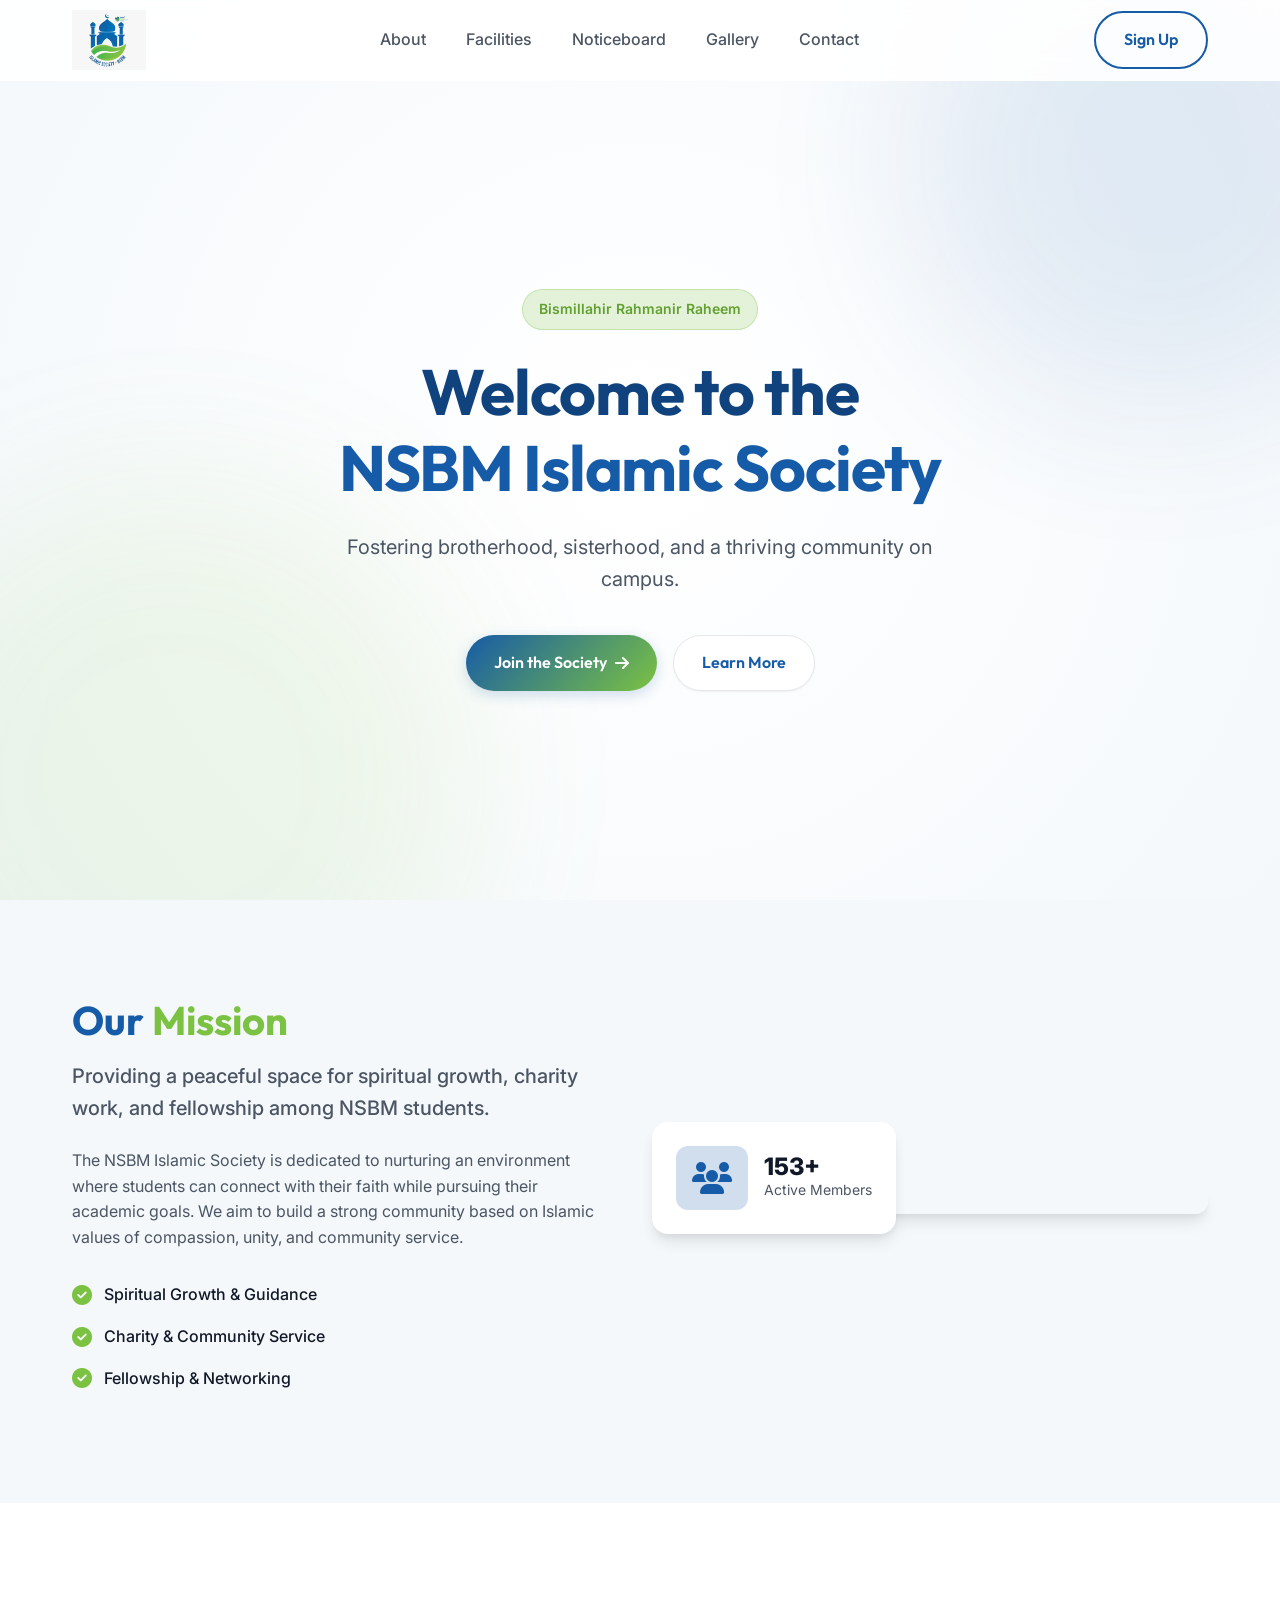
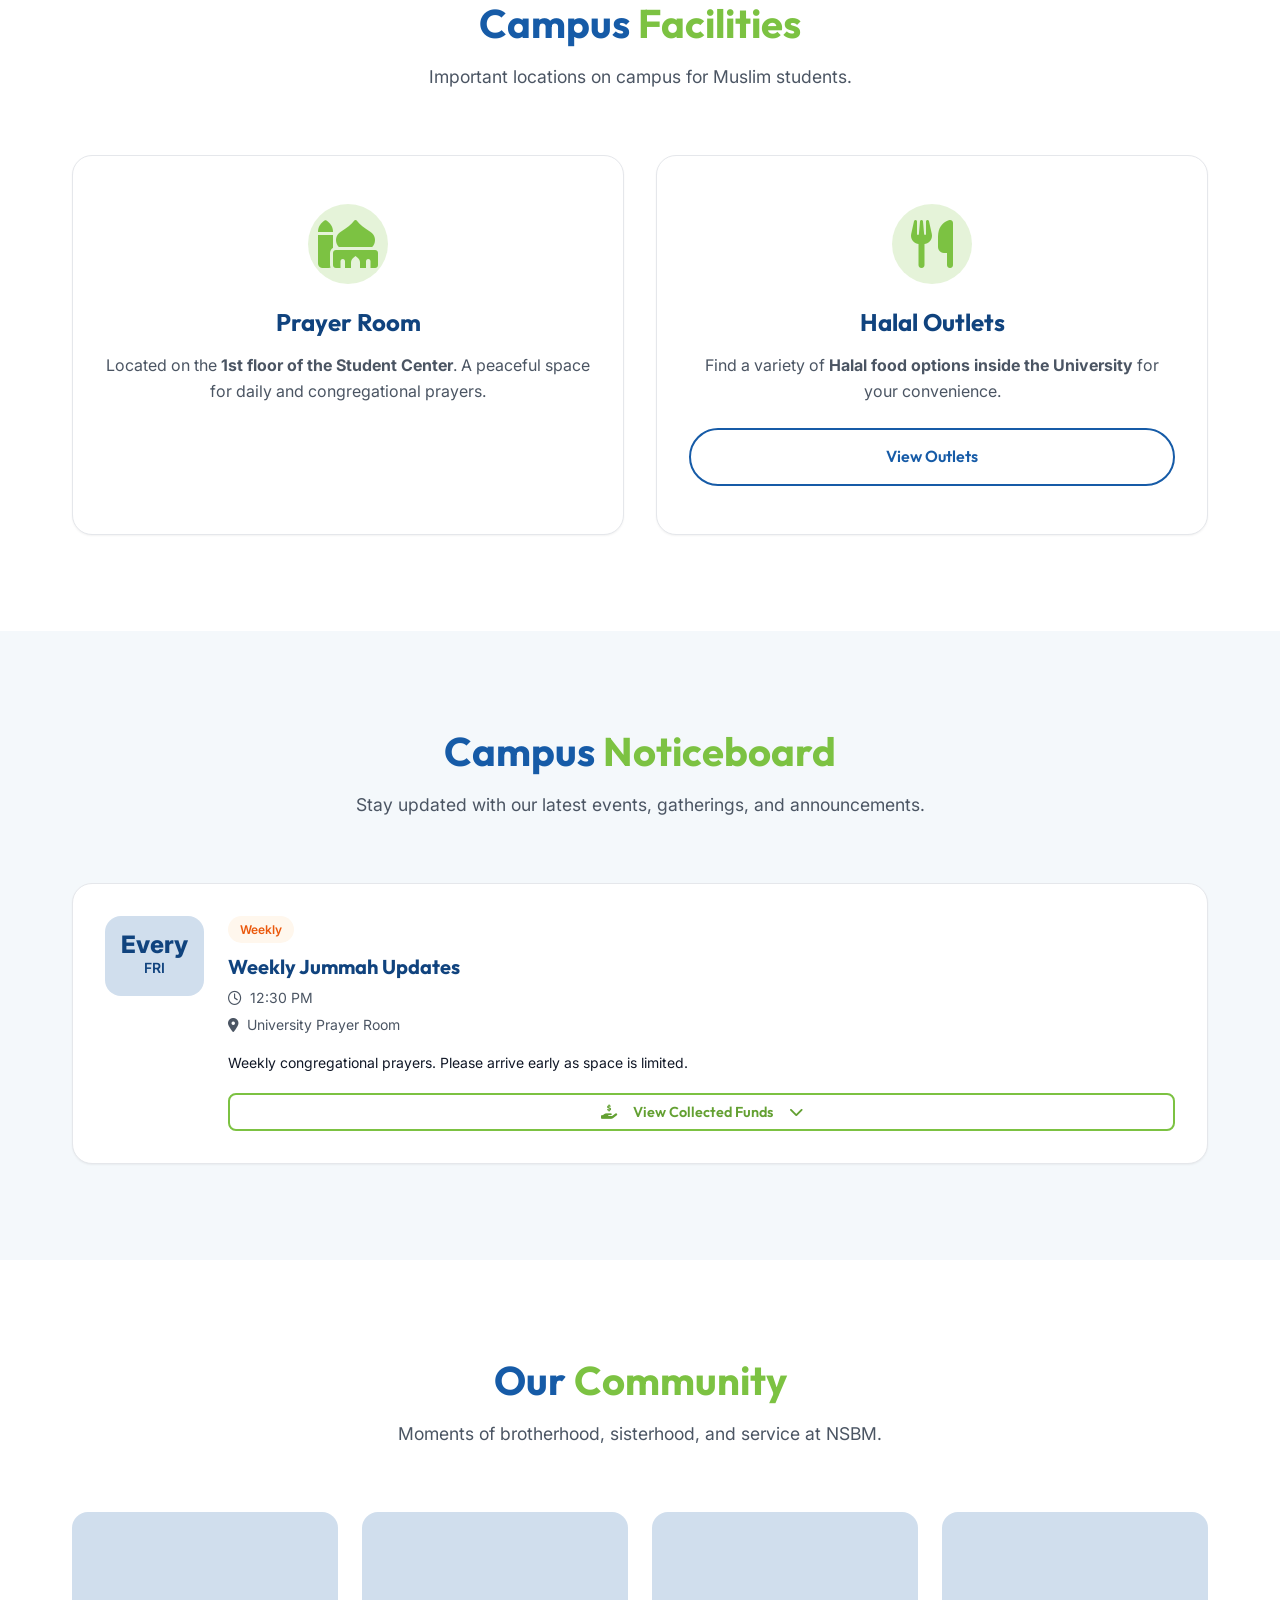
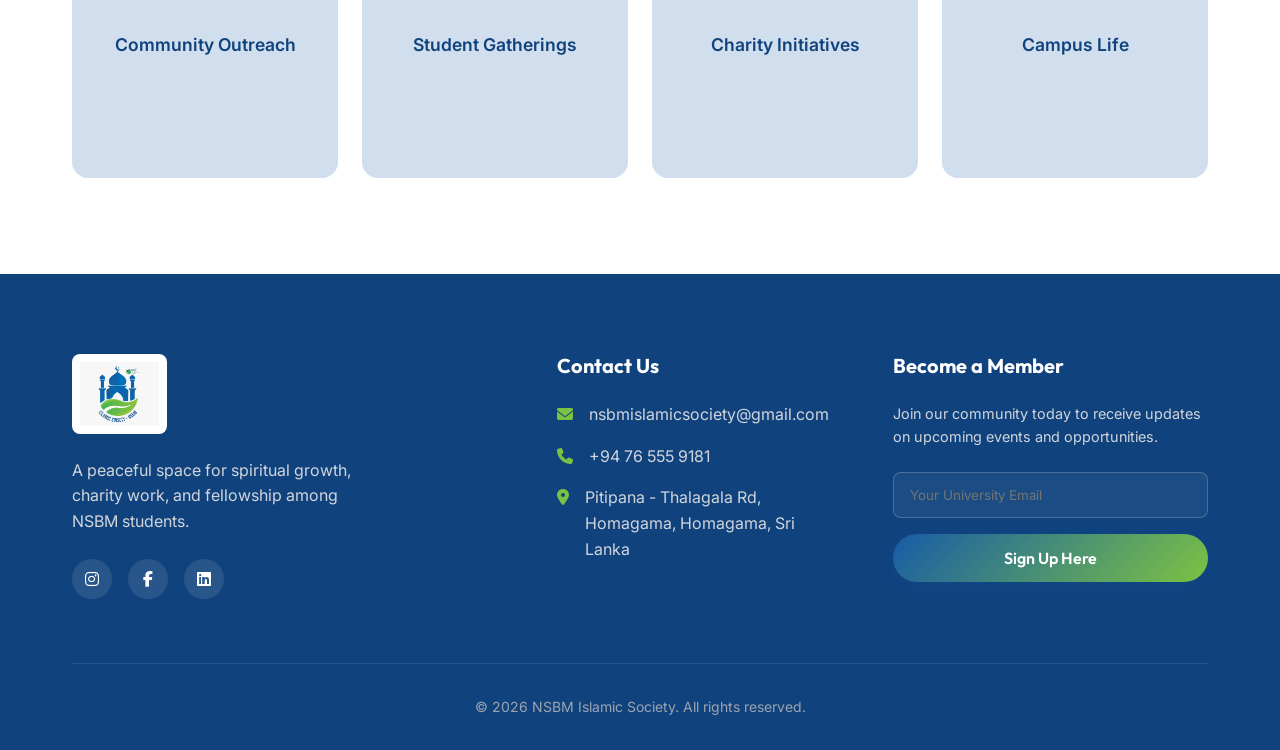
==== index.html @ eaf067bd "footer changes" ====
<!DOCTYPE html>
<html lang="en">

<head>
    <meta charset="UTF-8">
    <meta name="viewport" content="width=device-width, initial-scale=1.0">
    <title>NSBM Islamic Society | Fostering Brotherhood & Sisterhood</title>
    <meta name="description"
        content="The official NSBM Islamic Society website. A welcoming community for spiritual growth, charity work, and fellowship on campus.">
    <!-- Google Fonts -->
    <link rel="preconnect" href="https://fonts.googleapis.com">
    <link rel="preconnect" href="https://fonts.gstatic.com" crossorigin>
    <link
        href="https://fonts.googleapis.com/css2?family=Outfit:wght@400;500;700;800&family=Inter:wght@300;400;500;600&display=swap"
        rel="stylesheet">
    <!-- FontAwesome -->
    <link rel="stylesheet" href="https://cdnjs.cloudflare.com/ajax/libs/font-awesome/6.4.0/css/all.min.css">
    <!-- Custom CSS -->
    <link rel="stylesheet" href="styles.css">
</head>

<body>
    <!-- Navigation -->
    <nav id="navbar" class="glass-nav">
        <div class="container nav-content">
            <a href="#" class="logo">
                <img src="logo.png.jpeg" alt="NSBM IS Logo" class="nav-logo-img">
            </a>
            <ul class="nav-links">
                <li><a href="#about">About</a></li>
                <li><a href="#facilities">Facilities</a></li>
                <li><a href="#noticeboard">Noticeboard</a></li>
                <li><a href="#gallery">Gallery</a></li>
                <li><a href="#contact">Contact</a></li>
            </ul>
            <a href="#contact" class="btn btn-outline nav-cta">Sign Up</a>
            <div class="menu-toggle"><i class="fa-solid fa-bars"></i></div>
        </div>
    </nav>

    <!-- 1. Hero Section -->
    <section id="hero" class="hero">
        <div class="hero-bg">
            <div class="blob blob-1"></div>
            <div class="blob blob-2"></div>
        </div>
        <div class="container hero-content reveal fade-up">
            <span class="badge">Bismillahir Rahmanir Raheem</span>
            <h1 class="hero-title">Welcome to the <span>NSBM Islamic Society</span></h1>
            <p class="hero-subtitle">Fostering brotherhood, sisterhood, and a thriving community on campus.</p>
            <div class="hero-actions">
                <a href="#contact" class="btn btn-primary">Join the Society <i class="fa-solid fa-arrow-right"></i></a>
                <a href="#about" class="btn btn-secondary">Learn More</a>
            </div>
        </div>
    </section>

    <!-- 2. About Us -->
    <section id="about" class="about section-padding bg-alt">
        <div class="container">
            <div class="about-grid">
                <div class="about-text reveal fade-left">
                    <h2 class="section-title">Our <span>Mission</span></h2>
                    <p class="lead-text">Providing a peaceful space for spiritual growth, charity work, and fellowship
                        among NSBM students.</p>
                    <p>The NSBM Islamic Society is dedicated to nurturing an environment where students can connect with
                        their faith while pursuing their academic goals. We aim to build a strong community based on
                        Islamic values of compassion, unity, and community service.</p>
                    <ul class="feature-list">
                        <li><i class="fa-solid fa-check-circle"></i> Spiritual Growth & Guidance</li>
                        <li><i class="fa-solid fa-check-circle"></i> Charity & Community Service</li>
                        <li><i class="fa-solid fa-check-circle"></i> Fellowship & Networking</li>
                    </ul>
                </div>
                <div class="about-visual reveal fade-right" style="position: relative;">
                    <div class="image-wrapper">
                        <!-- Placeholder image from Unsplash showcasing community -->
                        <img src="https://images.unsplash.com/photo-1542813588-bc1c2cc62973?auto=format&fit=crop&q=80&w=800"
                            alt="Students gathering">
                    </div>
                    <div class="floating-card">
                        <i class="fa-solid fa-users"></i>
                        <div>
                            <strong><span class="counter" data-target="250">0</span>+</strong>
                            <span class="label">Active Members</span>
                        </div>
                    </div>
                </div>
            </div>
        </div>
    </section>

    <!-- 3. Campus Facilities -->
    <section id="facilities" class="facilities section-padding">
        <div class="container">
            <div class="section-header reveal fade-up">
                <h2 class="section-title">Campus <span>Facilities</span></h2>
                <p>Important locations on campus for Muslim students.</p>
            </div>
            <div class="facilities-grid">
                <div class="facility-card reveal fade-up" style="transition-delay: 0.1s;">
                    <i class="fa-solid fa-mosque facility-icon"></i>
                    <h3>Prayer Room</h3>
                    <p>Located on the <strong>1st floor of the Student Center</strong>. A peaceful space for daily and
                        congregational prayers.</p>
                </div>
                <div class="facility-card reveal fade-up" style="transition-delay: 0.2s;">
                    <i class="fa-solid fa-utensils facility-icon"></i>
                    <h3>Halal Outlets</h3>
                    <p>Find a variety of <strong>Halal food options inside the University</strong> for your
                        convenience.</p>
                    <a href="halal-outlets.html" class="btn btn-outline" style="margin-top: 1.5rem; width: 100%;">View
                        Outlets</a>
                </div>
            </div>
        </div>
    </section>

    <!-- 4. Upcoming Events / Noticeboard -->
    <section id="noticeboard" class="noticeboard section-padding bg-alt">
        <div class="container">
            <div class="section-header reveal fade-up">
                <h2 class="section-title">Campus <span>Noticeboard</span></h2>
                <p>Stay updated with our latest events, gatherings, and announcements.</p>
            </div>

            <div class="events-grid">

                <!-- Event 3 -->
                <div class="event-card reveal fade-up" style="transition-delay: 0.3s;">
                    <div class="event-date">
                        <span class="day">Every</span>
                        <span class="month">FRI</span>
                    </div>
                    <div class="event-details">
                        <div class="event-category recurring">Weekly</div>
                        <h3>Weekly Jummah Updates</h3>
                        <p><i class="fa-regular fa-clock"></i> 12:30 PM</p>
                        <p><i class="fa-solid fa-location-dot"></i> University Prayer Room</p>
                        <p class="event-desc">Weekly congregational prayers. Please arrive early as space is limited.
                        </p>

                        <!-- Funds Tracker Dropdown -->
                        <button class="btn btn-outline funds-toggle-btn"
                            style="width: 100%; border-radius: 8px; padding: 0.5rem; font-size: 0.9rem; margin-top: 1rem; border-color: var(--brand-green); color: var(--brand-green-dark);">
                            <i class="fa-solid fa-hand-holding-dollar" style="margin-right: 0.5rem;"></i> View Collected
                            Funds <i class="fa-solid fa-chevron-down switch-icon" style="margin-left: 0.5rem;"></i>
                        </button>

                        <div class="funds-dropdown"
                            style="display: none; margin-top: 1rem; padding-top: 1rem; border-top: 1px solid var(--border-color);">
                            <h4 style="font-size: 0.95rem; color: var(--brand-blue-dark); margin-bottom: 0.75rem;">
                                Recent Weekly Collections</h4>
                            <ul class="funds-list" style="list-style: none; padding: 0; font-size: 0.875rem;">
                                <li
                                    style="display: flex; justify-content: space-between; margin-bottom: 0.5rem; color: var(--text-muted);">
                                    <span><i class="fa-regular fa-calendar" style="margin-right: 0.5rem;"></i>Feb
                                        27</span> <strong style="color: var(--text-main);">Rs. 2,350</strong>
                                </li>
                                <li
                                    style="display: flex; justify-content: space-between; margin-bottom: 0.5rem; color: var(--text-muted);">
                                    <span><i class="fa-regular fa-calendar" style="margin-right: 0.5rem;"></i>Mar
                                        06</span> <strong style="color: var(--text-main);">Rs. 1,780</strong>
                                </li>
                                <li
                                    style="display: flex; justify-content: space-between; margin-bottom: 0.5rem; color: var(--text-muted);">
                                    <span><i class="fa-regular fa-calendar" style="margin-right: 0.5rem;"></i>Mar
                                        13</span> <strong style="color: var(--text-main);">Rs. 1,980</strong>
                                </li>
                            </ul>

                        </div>
                    </div>
                </div>
            </div>
        </div>
    </section>

    <!-- 5. Gallery -->
    <section id="gallery" class="gallery section-padding">
        <div class="container">
            <div class="section-header reveal fade-up">
                <h2 class="section-title">Our <span>Community</span></h2>
                <p>Moments of brotherhood, sisterhood, and service at NSBM.</p>
            </div>

            <div class="gallery-grid">
                <div class="gallery-item reveal zoom-in"
                    style="transition-delay: 0.1s; background: var(--brand-blue-glow); display: flex; align-items: center; justify-content: center; text-align: center; padding: 1rem;">
                    <span style="color: var(--brand-blue-dark); font-weight: 600; font-size: 1.1rem;">Community
                        Outreach</span>
                </div>
                <div class="gallery-item reveal zoom-in"
                    style="transition-delay: 0.2s; background: var(--brand-blue-glow); display: flex; align-items: center; justify-content: center; text-align: center; padding: 1rem;">
                    <span style="color: var(--brand-blue-dark); font-weight: 600; font-size: 1.1rem;">Student
                        Gatherings</span>
                </div>
                <div class="gallery-item reveal zoom-in"
                    style="transition-delay: 0.3s; background: var(--brand-blue-glow); display: flex; align-items: center; justify-content: center; text-align: center; padding: 1rem;">
                    <span style="color: var(--brand-blue-dark); font-weight: 600; font-size: 1.1rem;">Charity
                        Initiatives</span>
                </div>
                <div class="gallery-item reveal zoom-in"
                    style="transition-delay: 0.4s; background: var(--brand-blue-glow); display: flex; align-items: center; justify-content: center; text-align: center; padding: 1rem;">
                    <span style="color: var(--brand-blue-dark); font-weight: 600; font-size: 1.1rem;">Campus Life</span>
                </div>
            </div>
        </div>
    </section>

    <!-- 6. Contact & Connect -->
    <footer id="contact" class="footer">
        <div class="container">
            <div class="footer-grid">
                <div class="footer-info reveal fade-up">
                    <a href="#" class="footer-logo" style="display: inline-block;">
                        <img src="logo.png.jpeg" alt="NSBM IS Logo" class="footer-logo-img">
                    </a>
                    <p>A peaceful space for spiritual growth, charity work, and fellowship among NSBM students.</p>
                    <div class="social-links">
                        <a href="https://www.instagram.com/islamicsociety.nsbm?igsh=MXNlOHozNGV5YjlxdA=="
                            class="social-icon"><i class="fa-brands fa-instagram"></i></a>
                        <a href="https://www.facebook.com/NSBMIslamicSociety/" class="social-icon"><i
                                class="fa-brands fa-facebook-f"></i></a>
                        <a href="https://www.linkedin.com/company/nsbm-islamic-society/" class="social-icon"><i
                                class="fa-brands fa-linkedin"></i></a>
                    </div>
                </div>

                <div class="footer-contact reveal fade-up" style="transition-delay: 0.1s;">
                    <h3>Contact Us</h3>
                    <ul class="contact-list">
                        <li><i class="fa-solid fa-envelope"></i> <span>nsbmislamicsociety@gmail.com</span></li>
                        <li><i class="fa-solid fa-phone"></i><span>+94 76 555 9181</span></li>
                        <li><i class="fa-solid fa-location-dot"></i> <span>Pitipana - Thalagala Rd, Homagama, Homagama,
                                Sri Lanka</span></li>
                    </ul>
                </div>

                <div class="footer-signup reveal fade-up" style="transition-delay: 0.2s;">
                    <h3>Become a Member</h3>
                    <p>Join our community today to receive updates on upcoming events and opportunities.</p>
                    <form class="signup-form" action="https://api.web3forms.com/submit" method="POST">

                        <input type="hidden" name="access_key" value="c058c05c-3646-4fe5-a99a-6cac6775f7e3">

                        <input type="email" name="email" placeholder="Your University Email" required>

                        <button type="submit" class="btn btn-primary btn-block">Sign Up Here</button>
                    </form>
                </div>
            </div>
            <div class="footer-bottom">
                <p>&copy; 2026 NSBM Islamic Society. All rights reserved.</p>
            </div>
        </div>
    </footer>

    <!-- Custom JS -->
    <script src="script.js"></script>
</body>

</html>
---- styles.css ----
/* Base Variables - NSBM IS Branding */
:root {
    --brand-blue: #165ba7;        /* Blue from Mosque & Text */
    --brand-blue-dark: #10437e;
    --brand-blue-light: #2b78ce;
    --brand-blue-glow: rgba(22, 91, 167, 0.2);
    
    --brand-green: #7cc242;       /* Green from Leaf */
    --brand-green-dark: #63a032;
    --brand-green-glow: rgba(124, 194, 66, 0.2);

    --bg-main: #ffffff;
    --bg-alt: #f4f8fb;            /* Slight blue tint for alt bg */
    --text-main: #111827;         
    --text-muted: #4b5563;
    --border-color: #e5e7eb;
    
    --font-heading: 'Outfit', sans-serif;
    --font-body: 'Inter', sans-serif;
    
    --shadow-sm: 0 1px 2px 0 rgba(0, 0, 0, 0.05);
    --shadow-md: 0 4px 6px -1px rgba(0, 0, 0, 0.1), 0 2px 4px -1px rgba(0, 0, 0, 0.06);
    --shadow-lg: 0 10px 15px -3px rgba(0, 0, 0, 0.1), 0 4px 6px -2px rgba(0, 0, 0, 0.05);
    
    --transition: all 0.3s cubic-bezier(0.4, 0, 0.2, 1);
}

/* Reset & Global */
* {
    margin: 0;
    padding: 0;
    box-sizing: border-box;
}

html {
    scroll-behavior: smooth;
    scroll-padding-top: 80px;
}

body {
    font-family: var(--font-body);
    color: var(--text-main);
    background-color: var(--bg-main);
    line-height: 1.6;
    overflow-x: hidden;
}

h1, h2, h3, h4, h5, h6 {
    font-family: var(--font-heading);
    font-weight: 700;
    line-height: 1.2;
    color: var(--brand-blue-dark); /* Using dark blue for headings */
}

a {
    text-decoration: none;
    color: inherit;
}

ul {
    list-style: none;
}

.container {
    max-width: 1200px;
    margin: 0 auto;
    padding: 0 2rem;
}

.section-padding {
    padding: 6rem 0;
}

.bg-alt {
    background-color: var(--bg-alt);
}

.section-title {
    font-size: 2.5rem;
    margin-bottom: 1rem;
    position: relative;
    display: inline-block;
    color: var(--brand-blue);
}

.section-title span {
    color: var(--brand-green);
}

.section-header {
    text-align: center;
    margin-bottom: 4rem;
    max-width: 600px;
    margin-left: auto;
    margin-right: auto;
}

.section-header p {
    color: var(--text-muted);
    font-size: 1.1rem;
}

/* Logos */
.nav-logo-img {
    height: 60px;
    width: auto;
    max-height: 100%;
}

.footer-logo-img {
    height: 80px;
    width: auto;
    margin-bottom: 1rem;
    background-color: white; /* Contrast against dark footer if logo is transparent and dark */
    padding: 0.5rem;
    border-radius: 8px;
}

/* Buttons */
.btn {
    display: inline-flex;
    align-items: center;
    justify-content: center;
    gap: 0.5rem;
    padding: 0.875rem 1.75rem;
    border-radius: 50px;
    font-weight: 600;
    font-family: var(--font-heading);
    transition: var(--transition);
    cursor: pointer;
    border: none;
    font-size: 1rem;
}

.btn-primary {
    background: linear-gradient(135deg, var(--brand-blue), var(--brand-green));
    color: white;
    box-shadow: 0 4px 14px 0 var(--brand-blue-glow);
}

.btn-primary:hover {
    background: linear-gradient(135deg, var(--brand-blue-dark), var(--brand-green-dark));
    transform: translateY(-2px);
    box-shadow: 0 6px 20px rgba(22, 91, 167, 0.4);
}

.btn-secondary {
    background-color: white;
    color: var(--brand-blue);
    box-shadow: var(--shadow-sm);
    border: 1px solid var(--border-color);
}

.btn-secondary:hover {
    border-color: var(--brand-blue);
    color: var(--brand-blue-dark);
    transform: translateY(-2px);
    box-shadow: 0 4px 12px var(--brand-blue-glow);
}

.btn-outline {
    background: transparent;
    color: var(--brand-blue);
    border: 2px solid var(--brand-blue);
}

.btn-outline:hover {
    background-color: var(--brand-blue);
    color: white;
}

.btn-block {
    width: 100%;
}

/* Navbar */
.glass-nav {
    position: fixed;
    top: 0;
    left: 0;
    width: 100%;
    z-index: 1000;
    background: rgba(255, 255, 255, 0.9);
    backdrop-filter: blur(12px);
    border-bottom: 1px solid rgba(255, 255, 255, 0.3);
    transition: var(--transition);
}

.glass-nav.scrolled {
    box-shadow: var(--shadow-md);
    background: rgba(255, 255, 255, 0.98);
}

.nav-content {
    display: flex;
    justify-content: space-between;
    align-items: center;
    height: 80px;
}

.logo {
    display: flex;
    align-items: center;
    height: 100%;
}

.nav-links {
    display: flex;
    gap: 2.5rem;
}

.nav-links a {
    font-weight: 500;
    color: var(--text-muted);
    transition: var(--transition);
    position: relative;
}

.nav-links a:hover {
    color: var(--brand-blue);
}

.nav-links a::after {
    content: '';
    position: absolute;
    width: 0;
    height: 2px;
    bottom: -4px;
    left: 0;
    background-color: var(--brand-green); /* nice green underline */
    transition: var(--transition);
}

.nav-links a:hover::after {
    width: 100%;
}

.menu-toggle {
    display: none;
    font-size: 1.5rem;
    cursor: pointer;
    color: var(--brand-blue);
}

/* Hero Section */
.hero {
    position: relative;
    min-height: 100vh;
    display: flex;
    align-items: center;
    justify-content: center;
    padding-top: 80px;
    overflow: hidden;
}

.hero-bg {
    position: absolute;
    top: 0;
    left: 0;
    width: 100%;
    height: 100%;
    z-index: -1;
    background: radial-gradient(circle at 50% 50%, #fff 0%, #f4f8fb 100%);
}

.blob {
    position: absolute;
    filter: blur(80px);
    z-index: -1;
    opacity: 0.5;
    animation: drift 20s infinite alternate;
}

.blob-1 {
    top: -10%;
    right: -10%;
    width: 500px;
    height: 500px;
    background: var(--brand-blue-glow);
    border-radius: 50%;
}

.blob-2 {
    bottom: -20%;
    left: -10%;
    width: 600px;
    height: 600px;
    background: var(--brand-green-glow);
    border-radius: 50%;
    animation-delay: -10s;
}

@keyframes drift {
    0% { transform: translate(0, 0) scale(1); }
    100% { transform: translate(50px, 50px) scale(1.1); }
}

.hero-content {
    text-align: center;
    max-width: 800px;
    z-index: 1;
}

.badge {
    display: inline-block;
    padding: 0.5rem 1rem;
    background-color: var(--brand-green-glow);
    color: var(--brand-green-dark);
    border-radius: 50px;
    font-size: 0.875rem;
    font-weight: 600;
    margin-bottom: 1.5rem;
    border: 1px solid rgba(124, 194, 66, 0.3);
}

.hero-title {
    font-size: 4rem;
    margin-bottom: 1.5rem;
    letter-spacing: -0.02em;
}

.hero-title span {
    color: var(--brand-blue);
    display: block;
}

.hero-subtitle {
    font-size: 1.25rem;
    color: var(--text-muted);
    margin-bottom: 2.5rem;
    max-width: 600px;
    margin-left: auto;
    margin-right: auto;
}

.hero-actions {
    display: flex;
    gap: 1rem;
    justify-content: center;
}

/* About Section */
.about-grid {
    display: grid;
    grid-template-columns: 1fr 1fr;
    gap: 4rem;
    align-items: center;
}

.lead-text {
    font-size: 1.25rem;
    font-weight: 500;
    color: var(--brand-blue);
    margin-bottom: 1rem;
}

.about-text p {
    color: var(--text-muted);
    margin-bottom: 1.5rem;
}

.feature-list {
    margin-top: 2rem;
}

.feature-list li {
    display: flex;
    align-items: center;
    gap: 0.75rem;
    margin-bottom: 1rem;
    font-weight: 500;
}

.feature-list i {
    color: var(--brand-green); /* Using green for checkmarks */
    font-size: 1.25rem;
}

.image-wrapper {
    position: relative;
    border-radius: 24px;
    overflow: hidden;
    box-shadow: var(--shadow-lg);
}

.image-wrapper img {
    width: 100%;
    height: auto;
    display: block;
    transition: transform 0.5s ease;
}

.image-wrapper:hover img {
    transform: scale(1.05);
}

.floating-card {
    position: absolute;
    bottom: -20px;
    left: -20px;
    background: white;
    padding: 1.5rem;
    border-radius: 16px;
    box-shadow: var(--shadow-lg);
    display: flex;
    align-items: center;
    gap: 1rem;
    z-index: 2;
}

.floating-card i {
    font-size: 2rem;
    color: var(--brand-blue);
    background: var(--brand-blue-glow);
    padding: 1rem;
    border-radius: 12px;
}

.floating-card strong {
    display: block;
    font-size: 1.5rem;
    font-weight: 800;
    line-height: 1;
    color: var(--text-main);
}

.floating-card .label {
    color: var(--text-muted);
    font-size: 0.875rem;
    display: block;
}

.floating-card strong span.counter {
    color: inherit;
    font-size: inherit;
    font-weight: inherit;
}

/* Facilities */
.facilities-grid {
    display: grid;
    grid-template-columns: repeat(auto-fit, minmax(300px, 1fr));
    gap: 2rem;
}

.facility-card {
    background: white;
    padding: 3rem 2rem;
    border-radius: 20px;
    text-align: center;
    box-shadow: var(--shadow-sm);
    border: 1px solid var(--border-color);
    transition: var(--transition);
}

.facility-card:hover {
    box-shadow: var(--shadow-lg);
    transform: translateY(-5px);
    border-color: var(--brand-blue-glow);
}

.facility-icon {
    font-size: 3rem;
    color: var(--brand-green);
    margin-bottom: 1.5rem;
    background: var(--brand-green-glow);
    width: 80px;
    height: 80px;
    line-height: 80px;
    border-radius: 50%;
    display: inline-flex;
    align-items: center;
    justify-content: center;
}

.facility-card h3 {
    font-size: 1.5rem;
    margin-bottom: 1rem;
    color: var(--brand-blue-dark);
}

.facility-card p {
    color: var(--text-muted);
}

/* Noticeboard */
.events-grid {
    display: grid;
    grid-template-columns: repeat(auto-fit, minmax(320px, 1fr));
    gap: 2rem;
}

.event-card {
    background: white;
    border-radius: 20px;
    padding: 2rem;
    display: flex;
    gap: 1.5rem;
    box-shadow: var(--shadow-sm);
    border: 1px solid var(--border-color);
    transition: var(--transition);
    position: relative;
    overflow: hidden;
}

.event-card::before {
    content: '';
    position: absolute;
    top: 0;
    left: 0;
    width: 4px;
    height: 100%;
    background: linear-gradient(to bottom, var(--brand-blue), var(--brand-green));
    transform: scaleY(0);
    transition: transform 0.3s ease;
    transform-origin: bottom;
}

.event-card:hover {
    box-shadow: var(--shadow-lg);
    transform: translateY(-5px);
}

.event-card:hover::before {
    transform: scaleY(1);
}

.event-date {
    display: flex;
    flex-direction: column;
    align-items: center;
    justify-content: center;
    background: var(--brand-blue-glow);
    color: var(--brand-blue-dark);
    padding: 1rem;
    border-radius: 16px;
    min-width: 80px;
    height: 80px;
}

.event-date .day {
    font-size: 1.5rem;
    font-weight: 800;
    line-height: 1;
}

.event-date .month {
    font-size: 0.875rem;
    font-weight: 600;
    text-transform: uppercase;
}

.event-details {
    flex: 1;
}

.event-category {
    display: inline-block;
    padding: 0.25rem 0.75rem;
    border-radius: 50px;
    font-size: 0.75rem;
    font-weight: 600;
    margin-bottom: 0.75rem;
    background: #eef2ff;
    color: var(--brand-blue);
}

.event-category.charity {
    background: #f0fdf4;
    color: var(--brand-green-dark);
}

.event-category.recurring {
    background: #fff7ed;
    color: #ea580c; /* keeping orange for recurring for variety */
}

.event-details h3 {
    margin-bottom: 0.5rem;
    font-size: 1.25rem;
    color: var(--brand-blue-dark);
}

.event-details p {
    font-size: 0.875rem;
    color: var(--text-muted);
    margin-bottom: 0.25rem;
    display: flex;
    align-items: center;
    gap: 0.5rem;
}

.event-details p.event-desc {
    margin-top: 1rem;
    color: var(--text-main);
    line-height: 1.5;
}

/* Gallery */
.gallery-grid {
    display: grid;
    grid-template-columns: repeat(auto-fill, minmax(250px, 1fr));
    gap: 1.5rem;
}

.gallery-item {
    position: relative;
    border-radius: 16px;
    overflow: hidden;
    aspect-ratio: 1;
    cursor: pointer;
}

.gallery-item img {
    width: 100%;
    height: 100%;
    object-fit: cover;
    transition: transform 0.5s ease;
}

.gallery-overlay {
    position: absolute;
    inset: 0;
    background: linear-gradient(to top, rgba(16, 67, 126, 0.9), transparent);
    display: flex;
    align-items: flex-end;
    padding: 1.5rem;
    opacity: 0;
    transition: opacity 0.3s ease;
}

.gallery-overlay span {
    color: white;
    font-weight: 600;
    font-size: 1.1rem;
    transform: translateY(10px);
    transition: transform 0.3s ease;
}

.gallery-item:hover img {
    transform: scale(1.1);
}

.gallery-item:hover .gallery-overlay {
    opacity: 1;
}

.gallery-item:hover .gallery-overlay span {
    transform: translateY(0);
}

/* Footer Section */
.footer {
    background-color: var(--brand-blue-dark); /* Using dark blue for footer */
    color: #f3f4f6;
    padding: 5rem 0 2rem;
}

.footer-grid {
    display: grid;
    grid-template-columns: 2fr 1fr 1.5fr;
    gap: 4rem;
    margin-bottom: 4rem;
}

.footer-info p {
    color: #d1d5db;
    margin-bottom: 1.5rem;
    max-width: 300px;
}

.social-links {
    display: flex;
    gap: 1rem;
}

.social-icon {
    display: flex;
    align-items: center;
    justify-content: center;
    width: 40px;
    height: 40px;
    border-radius: 50%;
    background: rgba(255, 255, 255, 0.1);
    color: white;
    transition: var(--transition);
}

.social-icon:hover {
    background: var(--brand-green);
    transform: translateY(-3px);
}

.footer-contact h3, .footer-signup h3 {
    font-size: 1.25rem;
    margin-bottom: 1.5rem;
    color: white;
}

.contact-list li {
    display: flex;
    gap: 1rem;
    margin-bottom: 1rem;
    color: #d1d5db;
    align-items: flex-start;
}

.contact-list i {
    color: var(--brand-green);
    margin-top: 0.25rem;
}

.footer-signup p {
    color: #d1d5db;
    margin-bottom: 1.5rem;
    font-size: 0.9rem;
}

.signup-form {
    display: flex;
    flex-direction: column;
    gap: 1rem;
}

.signup-form input {
    padding: 0.875rem 1rem;
    border-radius: 8px;
    border: 1px solid rgba(255,255,255,0.2);
    background: rgba(255,255,255,0.05);
    color: white;
    font-family: var(--font-body);
    outline: none;
    transition: border-color 0.3s;
}

.signup-form input:focus {
    border-color: var(--brand-green);
}

.footer-bottom {
    text-align: center;
    padding-top: 2rem;
    border-top: 1px solid rgba(255,255,255,0.1);
    color: #9ca3af;
    font-size: 0.875rem;
}

/* Animations */
.reveal {
    opacity: 0;
    visibility: hidden;
}

.reveal.active {
    opacity: 1;
    visibility: visible;
}

.fade-up {
    transform: translateY(30px);
    transition: opacity 0.6s ease-out, transform 0.6s ease-out;
}

.fade-up.active {
    transform: translateY(0);
}

.fade-left {
    transform: translateX(-30px);
    transition: opacity 0.6s ease-out, transform 0.6s ease-out;
}

.fade-left.active {
    transform: translateX(0);
}

.fade-right {
    transform: translateX(30px);
    transition: opacity 0.6s ease-out, transform 0.6s ease-out;
}

.fade-right.active {
    transform: translateX(0);
}

.zoom-in {
    transform: scale(0.95);
    transition: opacity 0.6s ease-out, transform 0.6s ease-out;
}

.zoom-in.active {
    transform: scale(1);
}

/* Responsive Design */
@media (max-width: 992px) {
    .about-grid, .footer-grid {
        grid-template-columns: 1fr;
        gap: 3rem;
    }
    
    .floating-card {
        bottom: 20px;
        left: 20px;
    }
    
    .hero-title {
        font-size: 3rem;
    }
}

@media (max-width: 768px) {
    .nav-links {
        display: none;
    }
    
    .nav-cta {
        display: none;
    }
    
    .menu-toggle {
        display: block;
    }
    
    .hero-title {
        font-size: 2.5rem;
    }
    
    .section-padding {
        padding: 4rem 0;
    }
}
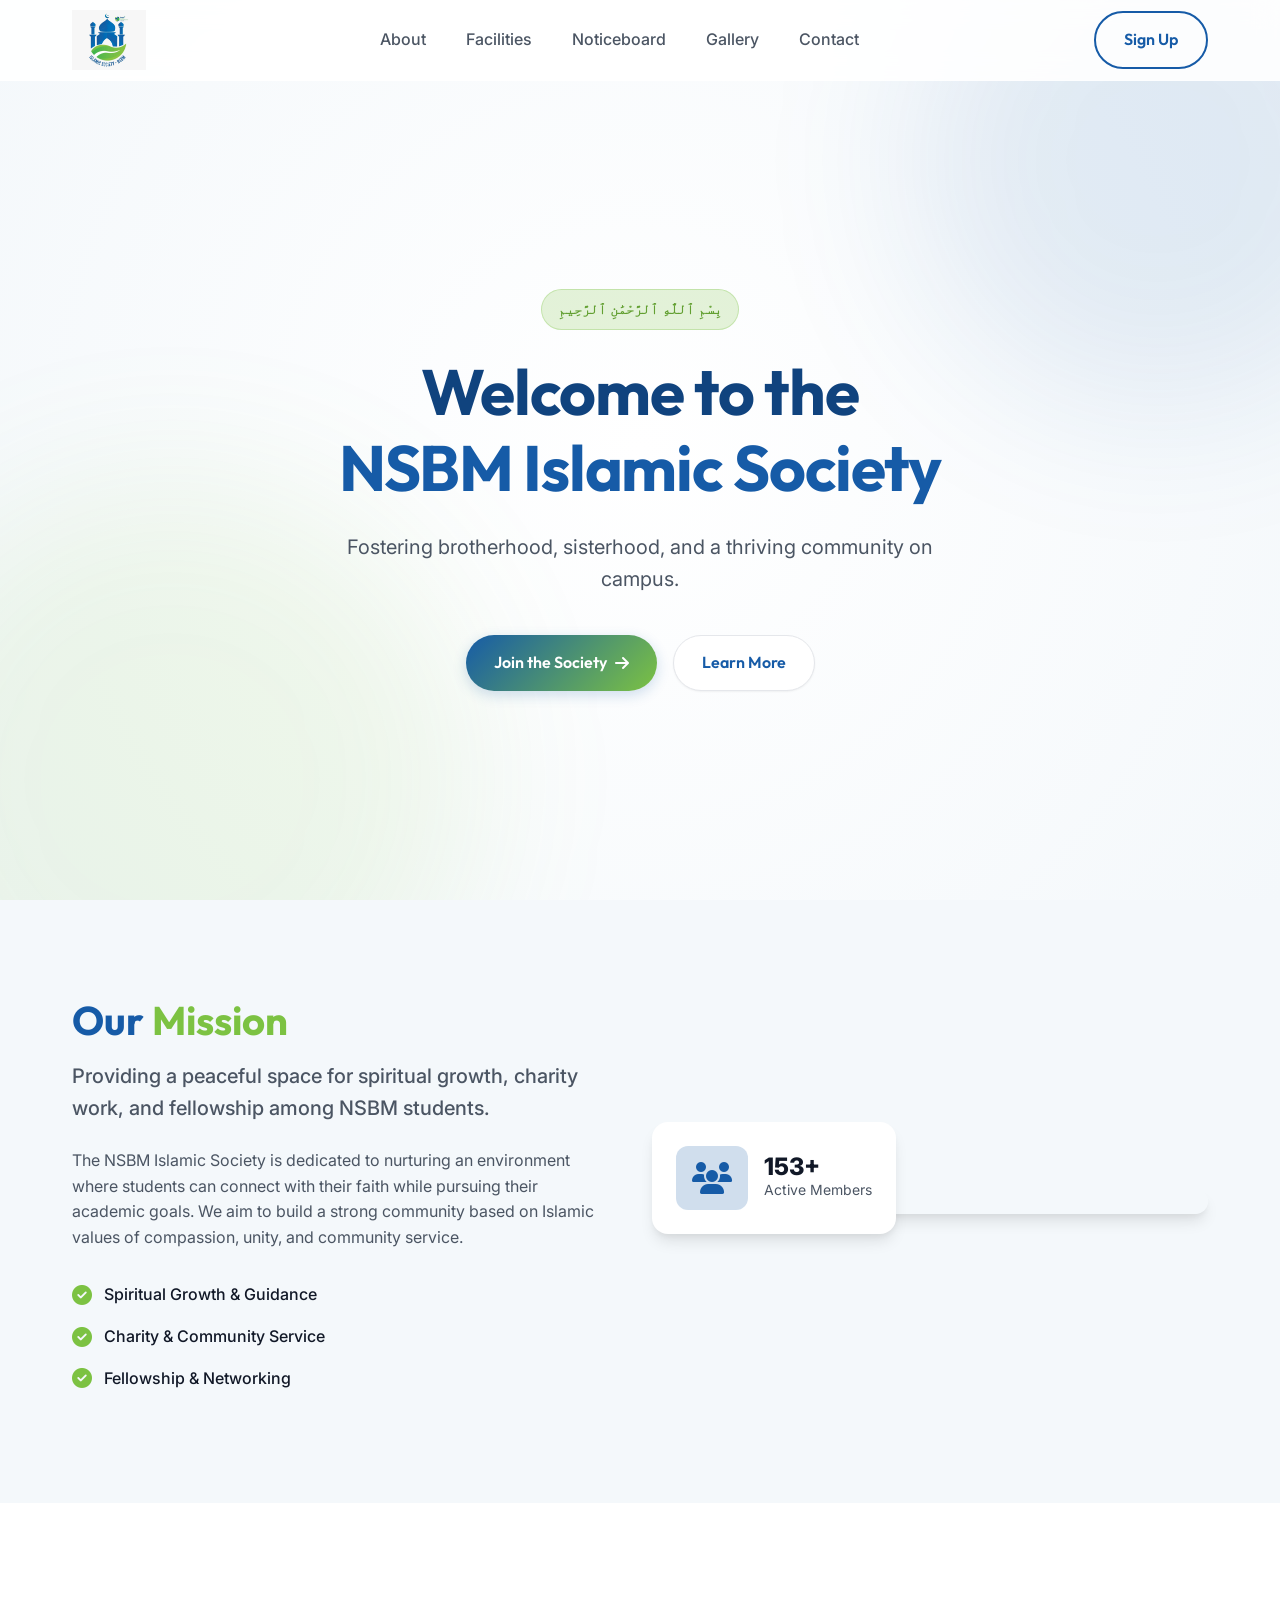
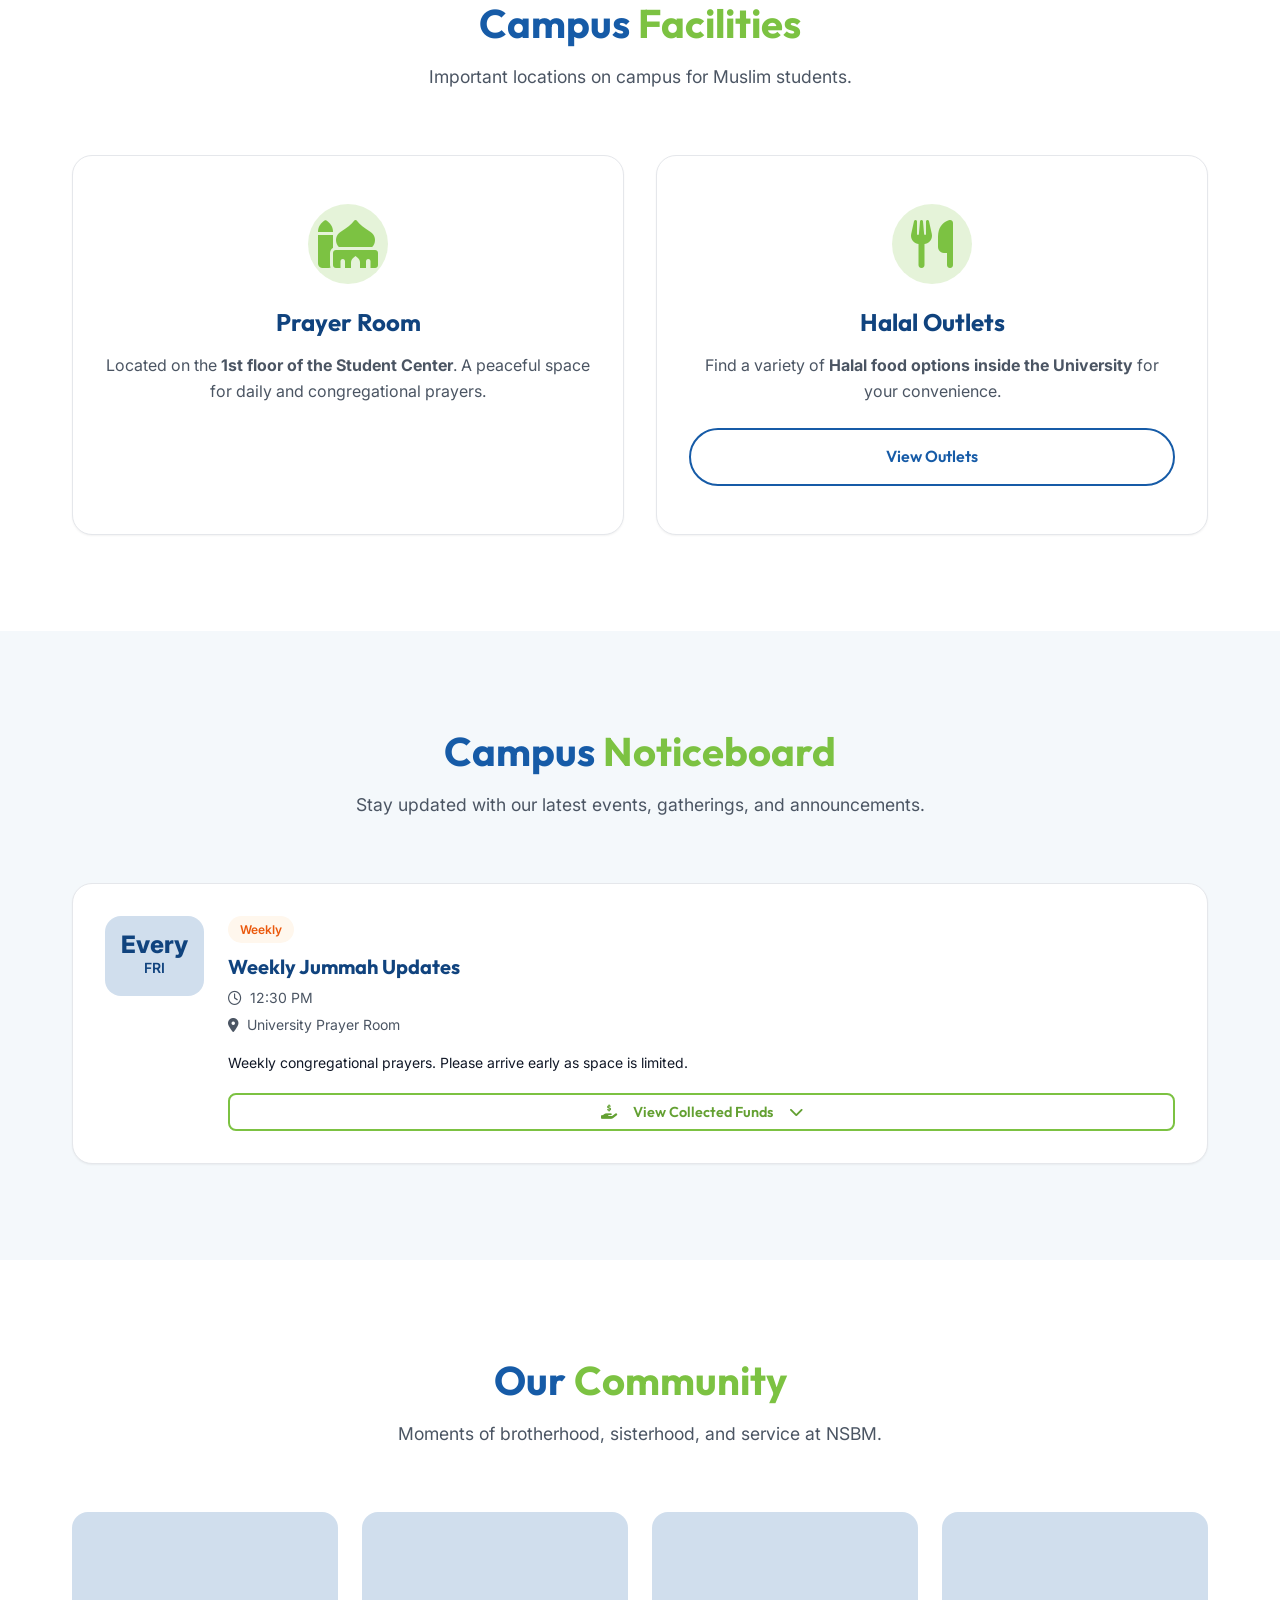
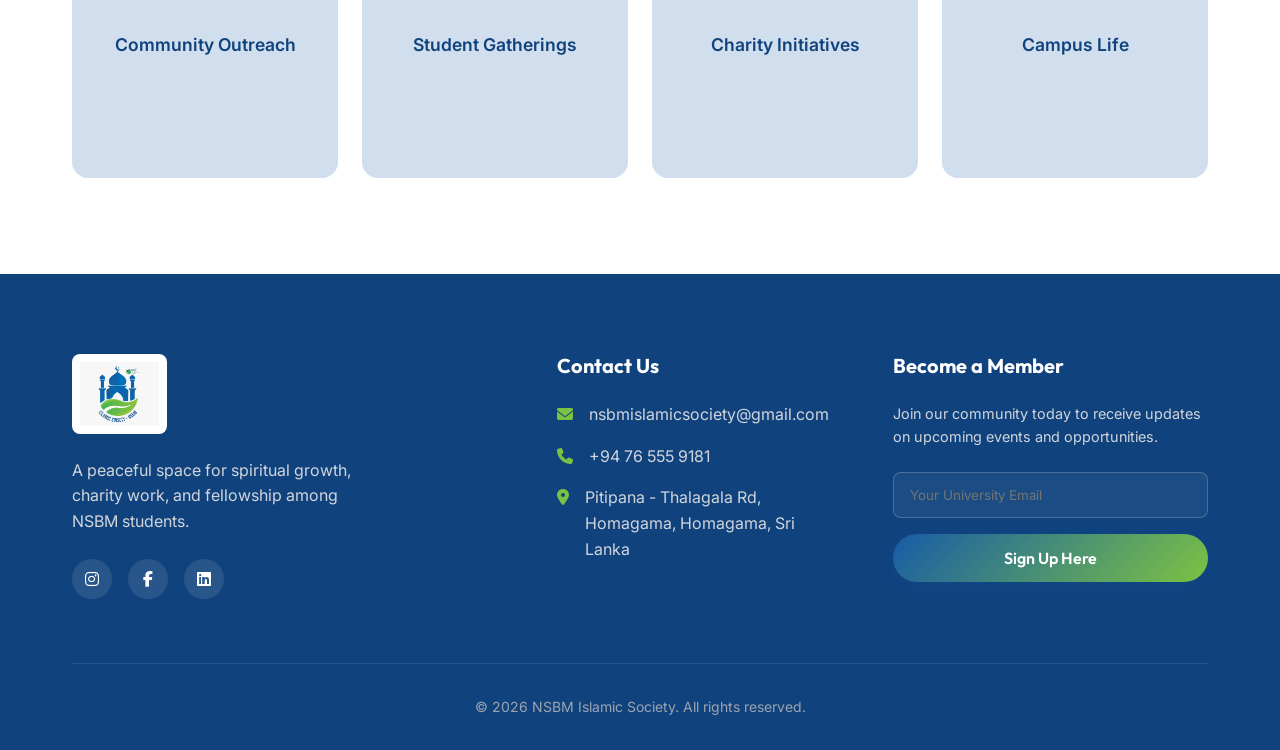
==== commit 1b59f946: "header changes" ====
--- a/index.html
+++ b/index.html
@@ -4,7 +4,7 @@
 <head>
     <meta charset="UTF-8">
     <meta name="viewport" content="width=device-width, initial-scale=1.0">
-    <title>NSBM Islamic Society | Fostering Brotherhood & Sisterhood</title>
+    <title>NSBM Islamic Society</title>
     <meta name="description"
         content="The official NSBM Islamic Society website. A welcoming community for spiritual growth, charity work, and fellowship on campus.">
     <!-- Google Fonts -->
@@ -45,7 +45,7 @@
             <div class="blob blob-2"></div>
         </div>
         <div class="container hero-content reveal fade-up">
-            <span class="badge">Bismillahir Rahmanir Raheem</span>
+            <span class="badge">بِسْمِ ٱللَّٰهِ ٱلرَّحْمَٰنِ ٱلرَّحِيمِ</span>
             <h1 class="hero-title">Welcome to the <span>NSBM Islamic Society</span></h1>
             <p class="hero-subtitle">Fostering brotherhood, sisterhood, and a thriving community on campus.</p>
             <div class="hero-actions">
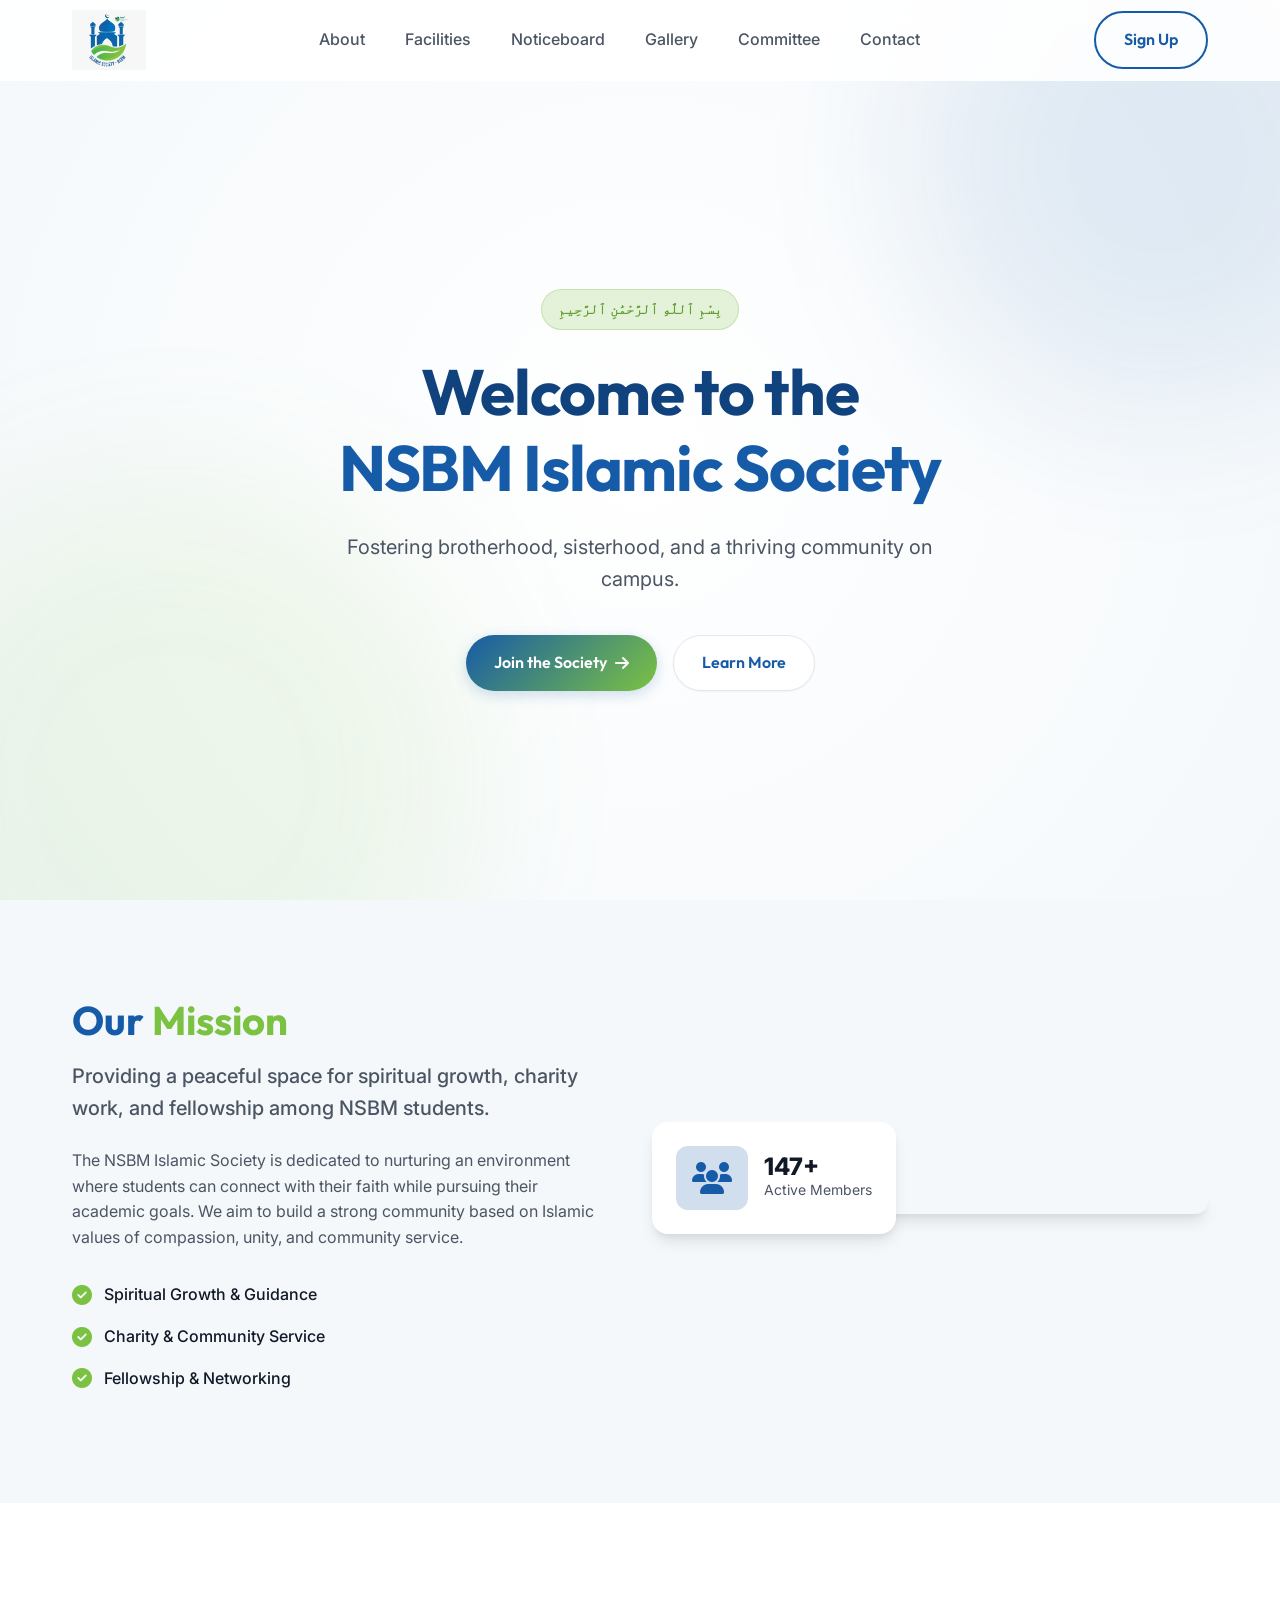
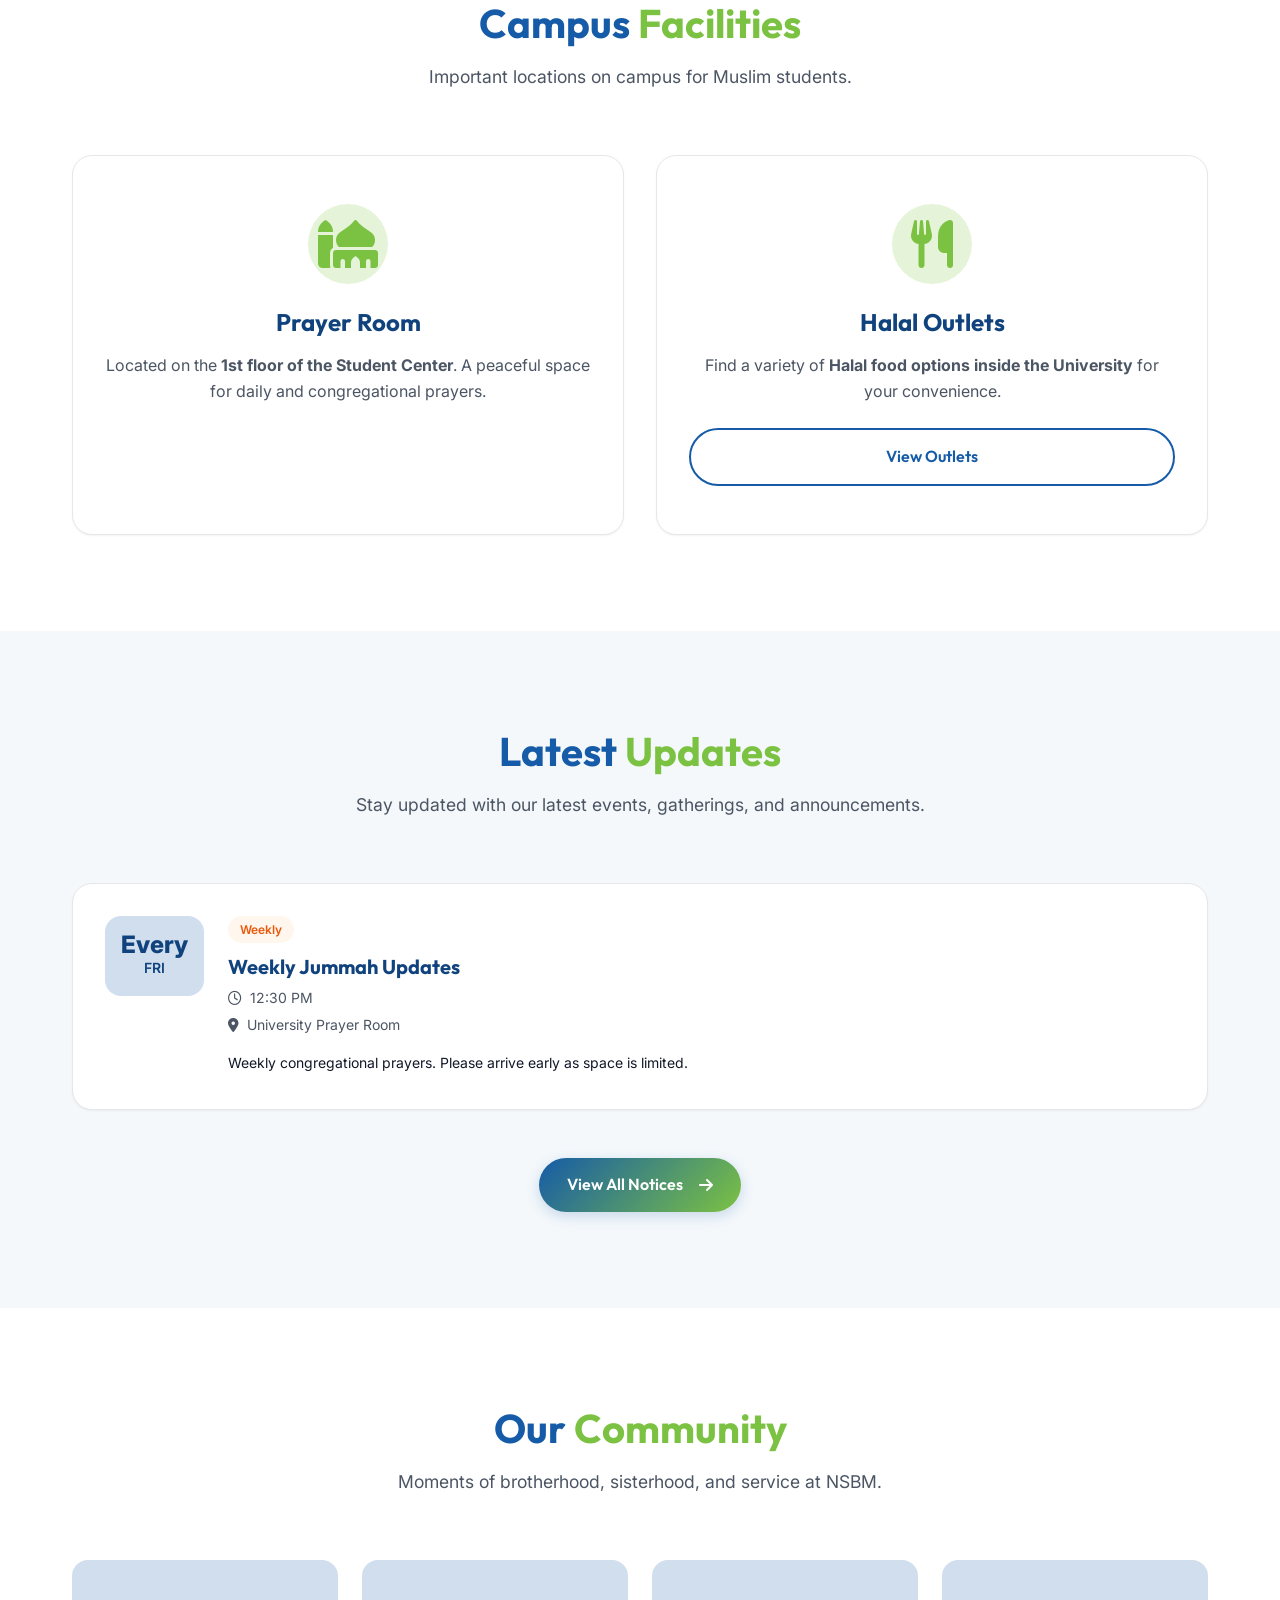
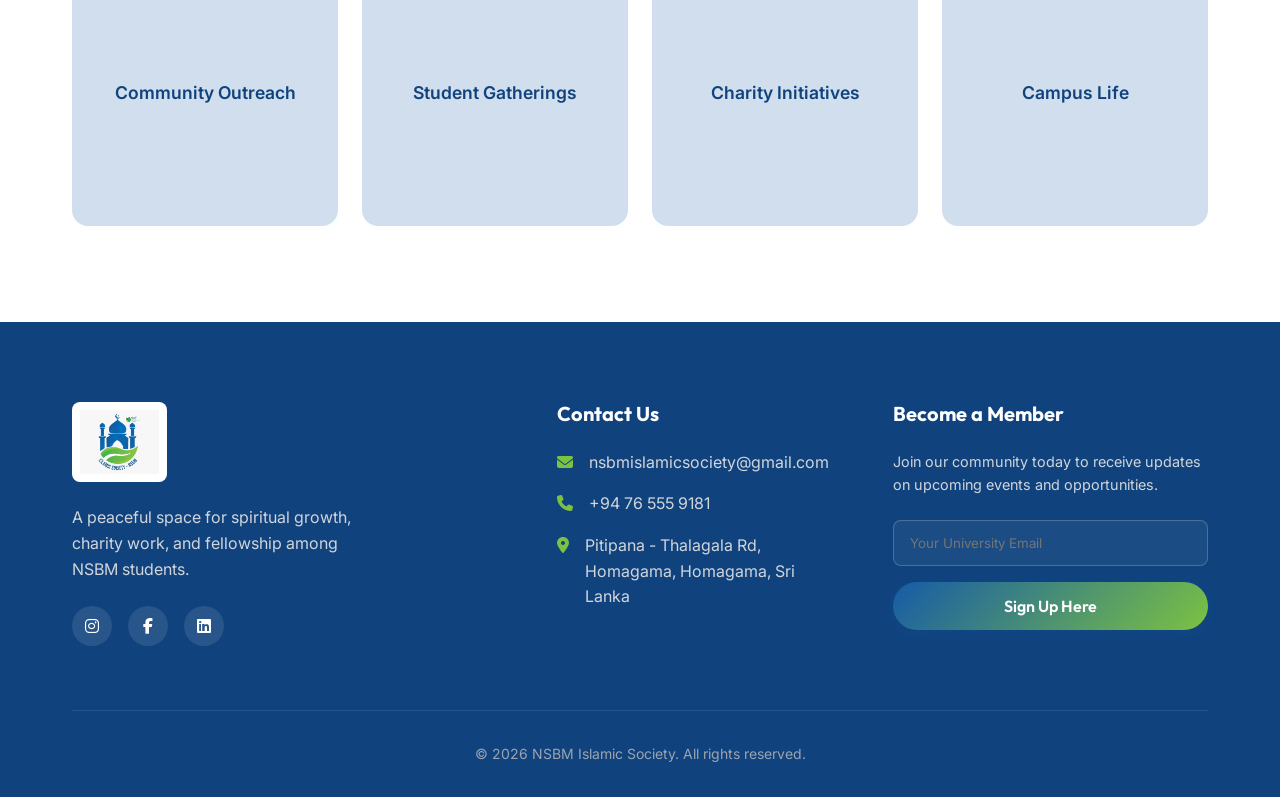
==== commit 3b965c31: "Committee added" ====
--- a/index.html
+++ b/index.html
@@ -23,14 +23,15 @@
     <!-- Navigation -->
     <nav id="navbar" class="glass-nav">
         <div class="container nav-content">
-            <a href="#" class="logo">
+            <a href="#hero" class="logo">
                 <img src="logo.png.jpeg" alt="NSBM IS Logo" class="nav-logo-img">
             </a>
             <ul class="nav-links">
                 <li><a href="#about">About</a></li>
                 <li><a href="#facilities">Facilities</a></li>
-                <li><a href="#noticeboard">Noticeboard</a></li>
+                <li><a href="noticeboard.html">Noticeboard</a></li>
                 <li><a href="#gallery">Gallery</a></li>
+                <li><a href="committee.html">Committee</a></li>
                 <li><a href="#contact">Contact</a></li>
             </ul>
             <a href="#contact" class="btn btn-outline nav-cta">Sign Up</a>
@@ -120,7 +121,7 @@
     <section id="noticeboard" class="noticeboard section-padding bg-alt">
         <div class="container">
             <div class="section-header reveal fade-up">
-                <h2 class="section-title">Campus <span>Noticeboard</span></h2>
+                <h2 class="section-title">Latest <span>Updates</span></h2>
                 <p>Stay updated with our latest events, gatherings, and announcements.</p>
             </div>
 
@@ -140,38 +141,13 @@
                         <p class="event-desc">Weekly congregational prayers. Please arrive early as space is limited.
                         </p>
 
-                        <!-- Funds Tracker Dropdown -->
-                        <button class="btn btn-outline funds-toggle-btn"
-                            style="width: 100%; border-radius: 8px; padding: 0.5rem; font-size: 0.9rem; margin-top: 1rem; border-color: var(--brand-green); color: var(--brand-green-dark);">
-                            <i class="fa-solid fa-hand-holding-dollar" style="margin-right: 0.5rem;"></i> View Collected
-                            Funds <i class="fa-solid fa-chevron-down switch-icon" style="margin-left: 0.5rem;"></i>
-                        </button>
-
-                        <div class="funds-dropdown"
-                            style="display: none; margin-top: 1rem; padding-top: 1rem; border-top: 1px solid var(--border-color);">
-                            <h4 style="font-size: 0.95rem; color: var(--brand-blue-dark); margin-bottom: 0.75rem;">
-                                Recent Weekly Collections</h4>
-                            <ul class="funds-list" style="list-style: none; padding: 0; font-size: 0.875rem;">
-                                <li
-                                    style="display: flex; justify-content: space-between; margin-bottom: 0.5rem; color: var(--text-muted);">
-                                    <span><i class="fa-regular fa-calendar" style="margin-right: 0.5rem;"></i>Feb
-                                        27</span> <strong style="color: var(--text-main);">Rs. 2,350</strong>
-                                </li>
-                                <li
-                                    style="display: flex; justify-content: space-between; margin-bottom: 0.5rem; color: var(--text-muted);">
-                                    <span><i class="fa-regular fa-calendar" style="margin-right: 0.5rem;"></i>Mar
-                                        06</span> <strong style="color: var(--text-main);">Rs. 1,780</strong>
-                                </li>
-                                <li
-                                    style="display: flex; justify-content: space-between; margin-bottom: 0.5rem; color: var(--text-muted);">
-                                    <span><i class="fa-regular fa-calendar" style="margin-right: 0.5rem;"></i>Mar
-                                        13</span> <strong style="color: var(--text-main);">Rs. 1,980</strong>
-                                </li>
-                            </ul>
-
-                        </div>
-                    </div>
-                </div>
+
+                    </div>
+                </div>
+            </div>
+
+            <div style="text-align: center; margin-top: 3rem;" class="reveal fade-up">
+                <a href="noticeboard.html" class="btn btn-primary">View All Notices <i class="fa-solid fa-arrow-right" style="margin-left: 0.5rem;"></i></a>
             </div>
         </div>
     </section>
--- a/styles.css
+++ b/styles.css
@@ -1,27 +1,30 @@
 /* Base Variables - NSBM IS Branding */
 :root {
-    --brand-blue: #165ba7;        /* Blue from Mosque & Text */
+    --brand-blue: #165ba7;
+    /* Blue from Mosque & Text */
     --brand-blue-dark: #10437e;
     --brand-blue-light: #2b78ce;
     --brand-blue-glow: rgba(22, 91, 167, 0.2);
-    
-    --brand-green: #7cc242;       /* Green from Leaf */
+
+    --brand-green: #7cc242;
+    /* Green from Leaf */
     --brand-green-dark: #63a032;
     --brand-green-glow: rgba(124, 194, 66, 0.2);
 
     --bg-main: #ffffff;
-    --bg-alt: #f4f8fb;            /* Slight blue tint for alt bg */
-    --text-main: #111827;         
+    --bg-alt: #f4f8fb;
+    /* Slight blue tint for alt bg */
+    --text-main: #111827;
     --text-muted: #4b5563;
     --border-color: #e5e7eb;
-    
+
     --font-heading: 'Outfit', sans-serif;
     --font-body: 'Inter', sans-serif;
-    
+
     --shadow-sm: 0 1px 2px 0 rgba(0, 0, 0, 0.05);
     --shadow-md: 0 4px 6px -1px rgba(0, 0, 0, 0.1), 0 2px 4px -1px rgba(0, 0, 0, 0.06);
     --shadow-lg: 0 10px 15px -3px rgba(0, 0, 0, 0.1), 0 4px 6px -2px rgba(0, 0, 0, 0.05);
-    
+
     --transition: all 0.3s cubic-bezier(0.4, 0, 0.2, 1);
 }
 
@@ -45,11 +48,17 @@
     overflow-x: hidden;
 }
 
-h1, h2, h3, h4, h5, h6 {
+h1,
+h2,
+h3,
+h4,
+h5,
+h6 {
     font-family: var(--font-heading);
     font-weight: 700;
     line-height: 1.2;
-    color: var(--brand-blue-dark); /* Using dark blue for headings */
+    color: var(--brand-blue-dark);
+    /* Using dark blue for headings */
 }
 
 a {
@@ -111,7 +120,8 @@
     height: 80px;
     width: auto;
     margin-bottom: 1rem;
-    background-color: white; /* Contrast against dark footer if logo is transparent and dark */
+    background-color: white;
+    /* Contrast against dark footer if logo is transparent and dark */
     padding: 0.5rem;
     border-radius: 8px;
 }
@@ -227,7 +237,8 @@
     height: 2px;
     bottom: -4px;
     left: 0;
-    background-color: var(--brand-green); /* nice green underline */
+    background-color: var(--brand-green);
+    /* nice green underline */
     transition: var(--transition);
 }
 
@@ -291,8 +302,13 @@
 }
 
 @keyframes drift {
-    0% { transform: translate(0, 0) scale(1); }
-    100% { transform: translate(50px, 50px) scale(1.1); }
+    0% {
+        transform: translate(0, 0) scale(1);
+    }
+
+    100% {
+        transform: translate(50px, 50px) scale(1.1);
+    }
 }
 
 .hero-content {
@@ -372,7 +388,8 @@
 }
 
 .feature-list i {
-    color: var(--brand-green); /* Using green for checkmarks */
+    color: var(--brand-green);
+    /* Using green for checkmarks */
     font-size: 1.25rem;
 }
 
@@ -572,7 +589,8 @@
 
 .event-category.recurring {
     background: #fff7ed;
-    color: #ea580c; /* keeping orange for recurring for variety */
+    color: #ea580c;
+    /* keeping orange for recurring for variety */
 }
 
 .event-details h3 {
@@ -651,7 +669,8 @@
 
 /* Footer Section */
 .footer {
-    background-color: var(--brand-blue-dark); /* Using dark blue for footer */
+    background-color: var(--brand-blue-dark);
+    /* Using dark blue for footer */
     color: #f3f4f6;
     padding: 5rem 0 2rem;
 }
@@ -691,7 +710,8 @@
     transform: translateY(-3px);
 }
 
-.footer-contact h3, .footer-signup h3 {
+.footer-contact h3,
+.footer-signup h3 {
     font-size: 1.25rem;
     margin-bottom: 1.5rem;
     color: white;
@@ -725,8 +745,8 @@
 .signup-form input {
     padding: 0.875rem 1rem;
     border-radius: 8px;
-    border: 1px solid rgba(255,255,255,0.2);
-    background: rgba(255,255,255,0.05);
+    border: 1px solid rgba(255, 255, 255, 0.2);
+    background: rgba(255, 255, 255, 0.05);
     color: white;
     font-family: var(--font-body);
     outline: none;
@@ -740,9 +760,67 @@
 .footer-bottom {
     text-align: center;
     padding-top: 2rem;
-    border-top: 1px solid rgba(255,255,255,0.1);
+    border-top: 1px solid rgba(255, 255, 255, 0.1);
     color: #9ca3af;
     font-size: 0.875rem;
+}
+
+/* Committee */
+.committee-grid {
+    display: grid;
+    grid-template-columns: repeat(auto-fit, minmax(220px, 1fr));
+    gap: 2rem;
+    margin-top: 3rem;
+}
+
+.profile-card {
+    background: white;
+    border-radius: 20px;
+    padding: 2.5rem 1.5rem;
+    text-align: center;
+    box-shadow: var(--shadow-sm);
+    border: 1px solid var(--border-color);
+    transition: var(--transition);
+}
+
+.profile-card:hover {
+    box-shadow: var(--shadow-lg);
+    transform: translateY(-5px);
+    border-color: var(--brand-blue-glow);
+}
+
+.profile-img-placeholder {
+    width: 120px;
+    height: 120px;
+    border-radius: 50%;
+    background: var(--brand-blue-glow);
+    margin: 0 auto 1.5rem;
+    display: flex;
+    align-items: center;
+    justify-content: center;
+    font-size: 3.5rem;
+    color: var(--brand-blue);
+    position: relative;
+    overflow: hidden;
+}
+
+.profile-card h3 {
+    font-size: 1.25rem;
+    color: var(--brand-blue-dark);
+    margin-bottom: 0.25rem;
+}
+
+.profile-card .role {
+    font-size: 0.95rem;
+    color: var(--brand-green);
+    font-weight: 600;
+    margin-bottom: 1rem;
+    display: block;
+}
+
+.profile-card .member-desc {
+    font-size: 0.875rem;
+    color: var(--text-muted);
 }
 
 /* Animations */
@@ -794,16 +872,18 @@
 
 /* Responsive Design */
 @media (max-width: 992px) {
-    .about-grid, .footer-grid {
+
+    .about-grid,
+    .footer-grid {
         grid-template-columns: 1fr;
         gap: 3rem;
     }
-    
+
     .floating-card {
         bottom: 20px;
         left: 20px;
     }
-    
+
     .hero-title {
         font-size: 3rem;
     }
@@ -813,20 +893,20 @@
     .nav-links {
         display: none;
     }
-    
+
     .nav-cta {
         display: none;
     }
-    
+
     .menu-toggle {
         display: block;
     }
-    
+
     .hero-title {
         font-size: 2.5rem;
     }
-    
+
     .section-padding {
         padding: 4rem 0;
     }
-}
+}
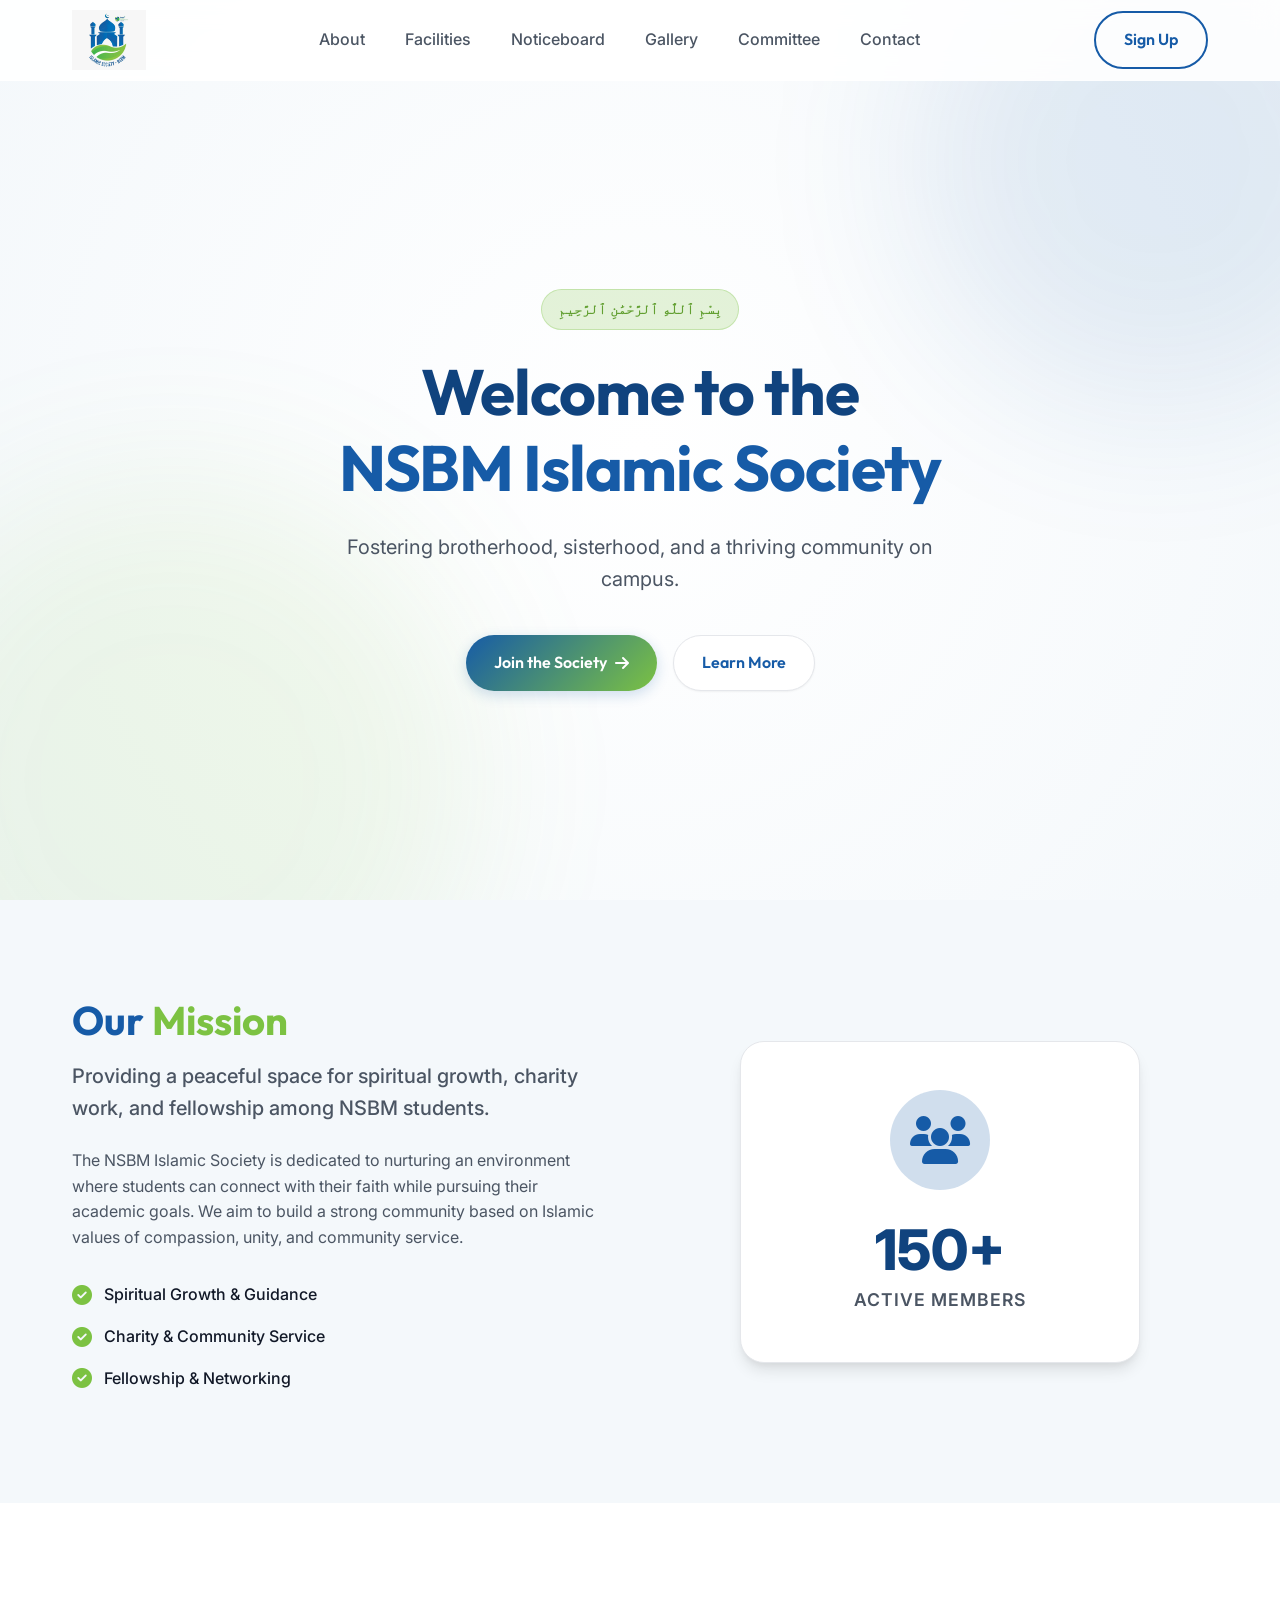
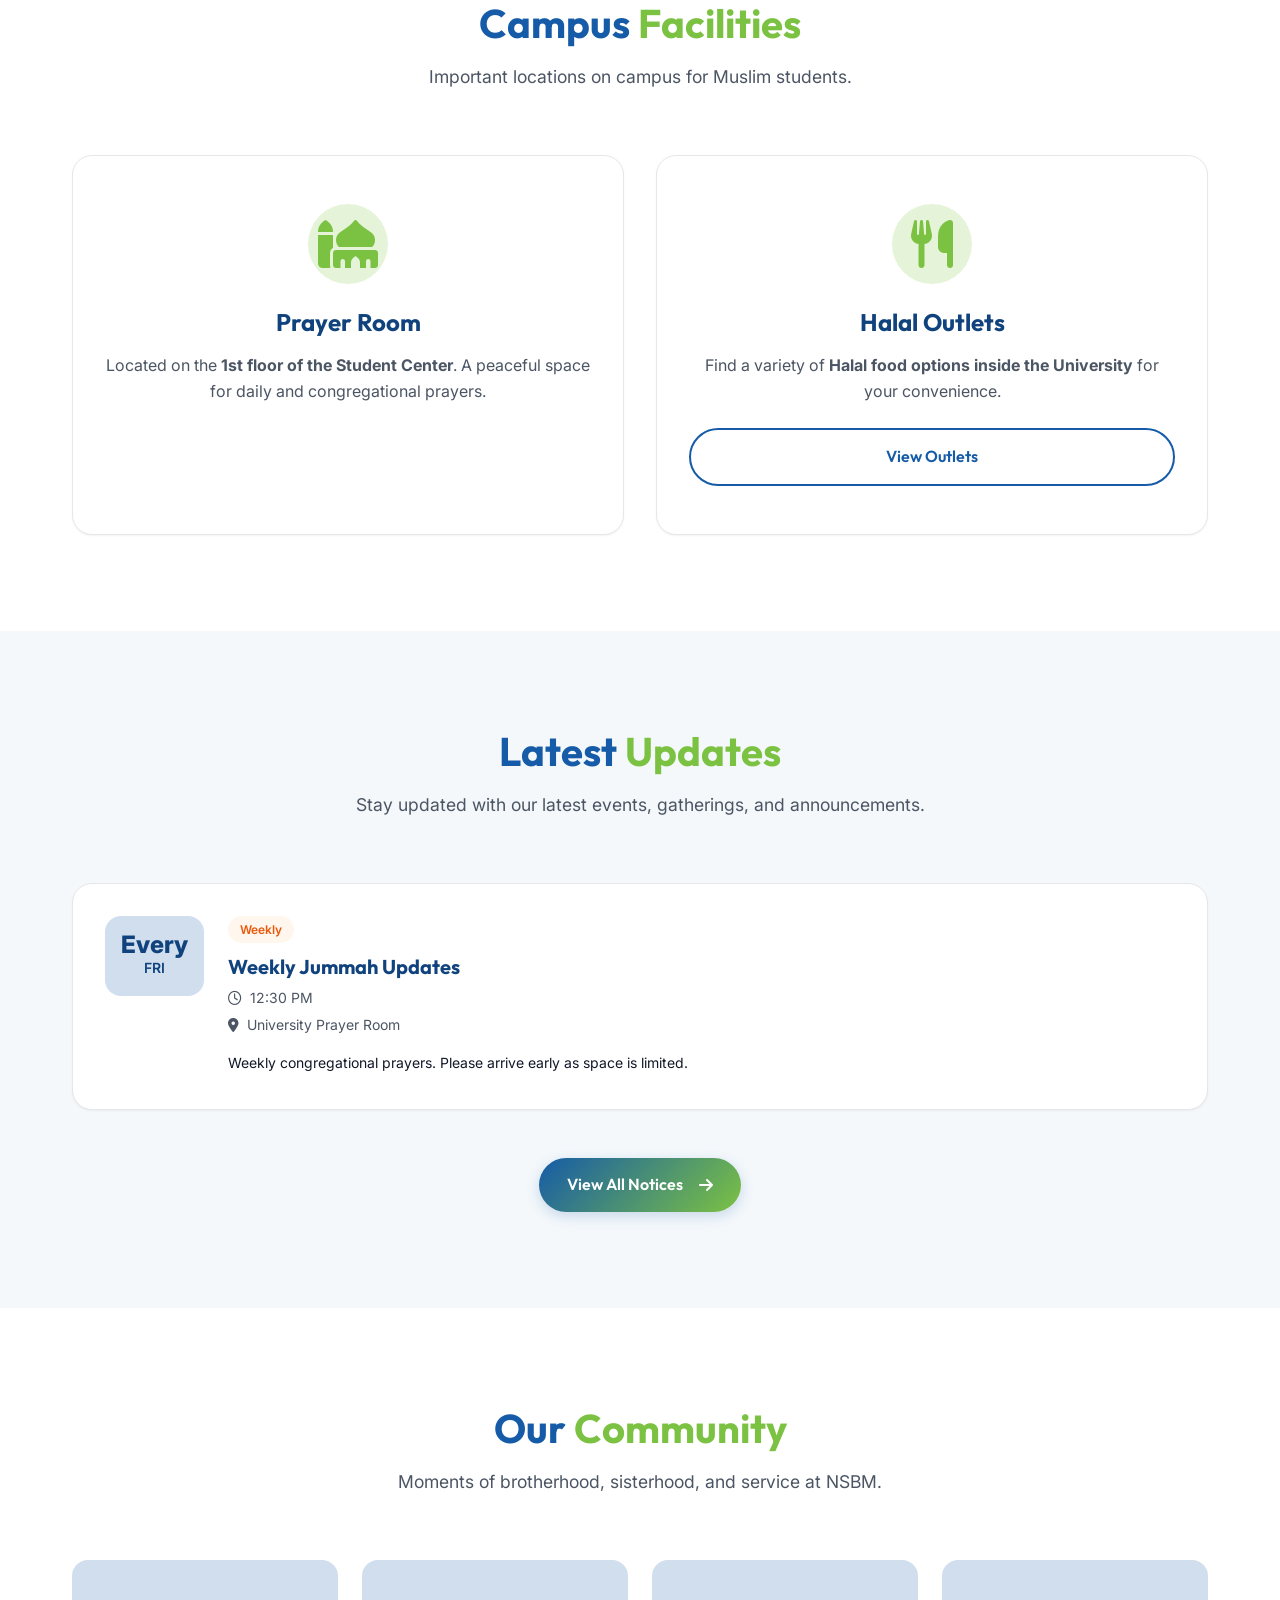
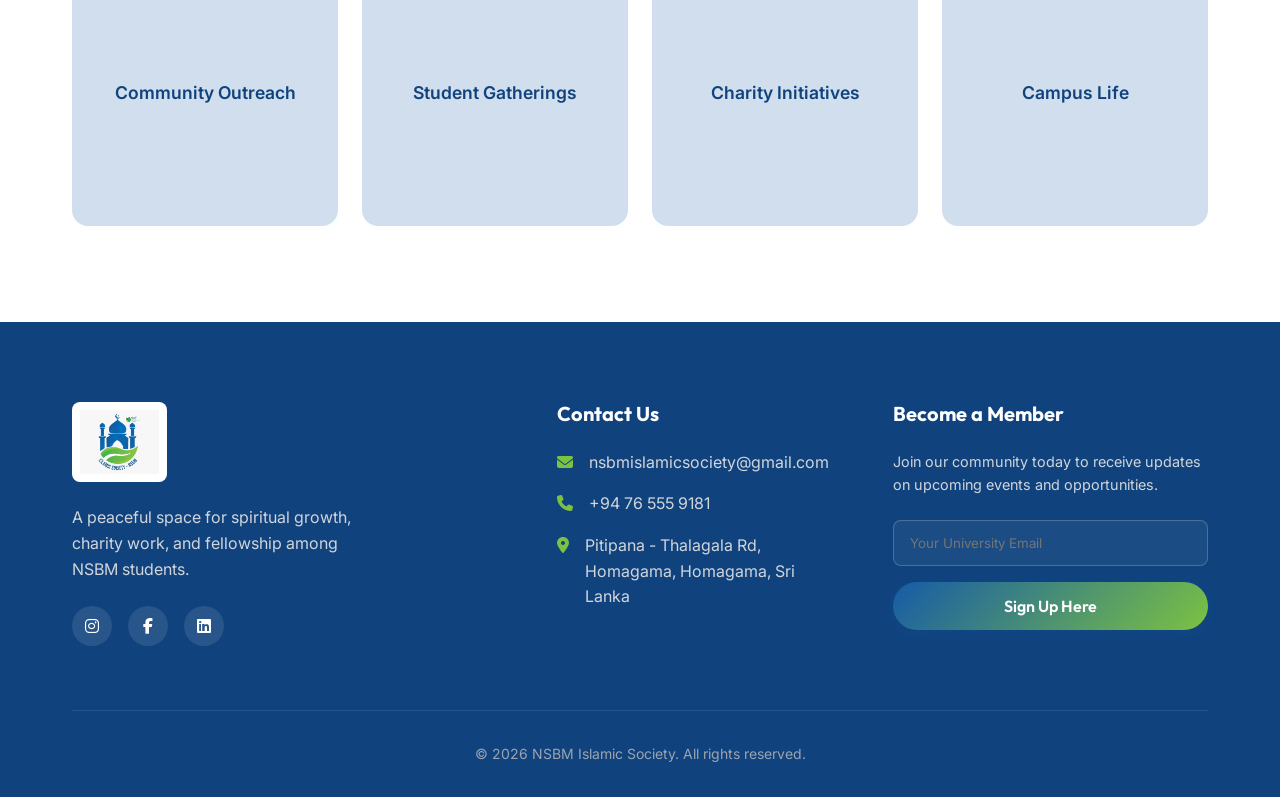
==== commit b8d32194: "Changes done" ====
--- a/index.html
+++ b/index.html
@@ -73,12 +73,7 @@
                         <li><i class="fa-solid fa-check-circle"></i> Fellowship & Networking</li>
                     </ul>
                 </div>
-                <div class="about-visual reveal fade-right" style="position: relative;">
-                    <div class="image-wrapper">
-                        <!-- Placeholder image from Unsplash showcasing community -->
-                        <img src="https://images.unsplash.com/photo-1542813588-bc1c2cc62973?auto=format&fit=crop&q=80&w=800"
-                            alt="Students gathering">
-                    </div>
+                <div class="about-visual reveal fade-right">
                     <div class="floating-card">
                         <i class="fa-solid fa-users"></i>
                         <div>
--- a/styles.css
+++ b/styles.css
@@ -412,39 +412,48 @@
 }
 
 .floating-card {
-    position: absolute;
-    bottom: -20px;
-    left: -20px;
     background: white;
-    padding: 1.5rem;
-    border-radius: 16px;
+    padding: 3rem;
+    border-radius: 24px;
     box-shadow: var(--shadow-lg);
     display: flex;
-    align-items: center;
-    gap: 1rem;
-    z-index: 2;
+    flex-direction: column;
+    align-items: center;
+    justify-content: center;
+    text-align: center;
+    gap: 1.5rem;
+    border: 1px solid var(--border-color);
+    margin: 0 auto;
+    max-width: 400px;
 }
 
 .floating-card i {
-    font-size: 2rem;
+    font-size: 3rem;
     color: var(--brand-blue);
     background: var(--brand-blue-glow);
-    padding: 1rem;
-    border-radius: 12px;
+    width: 100px;
+    height: 100px;
+    line-height: 100px;
+    border-radius: 50%;
+    margin-bottom: 0.5rem;
 }
 
 .floating-card strong {
     display: block;
-    font-size: 1.5rem;
+    font-size: 3.5rem;
     font-weight: 800;
     line-height: 1;
-    color: var(--text-main);
+    color: var(--brand-blue-dark);
 }
 
 .floating-card .label {
     color: var(--text-muted);
-    font-size: 0.875rem;
+    font-size: 1.1rem;
+    font-weight: 600;
+    text-transform: uppercase;
+    letter-spacing: 1px;
     display: block;
+    margin-top: 0.5rem;
 }
 
 .floating-card strong span.counter {
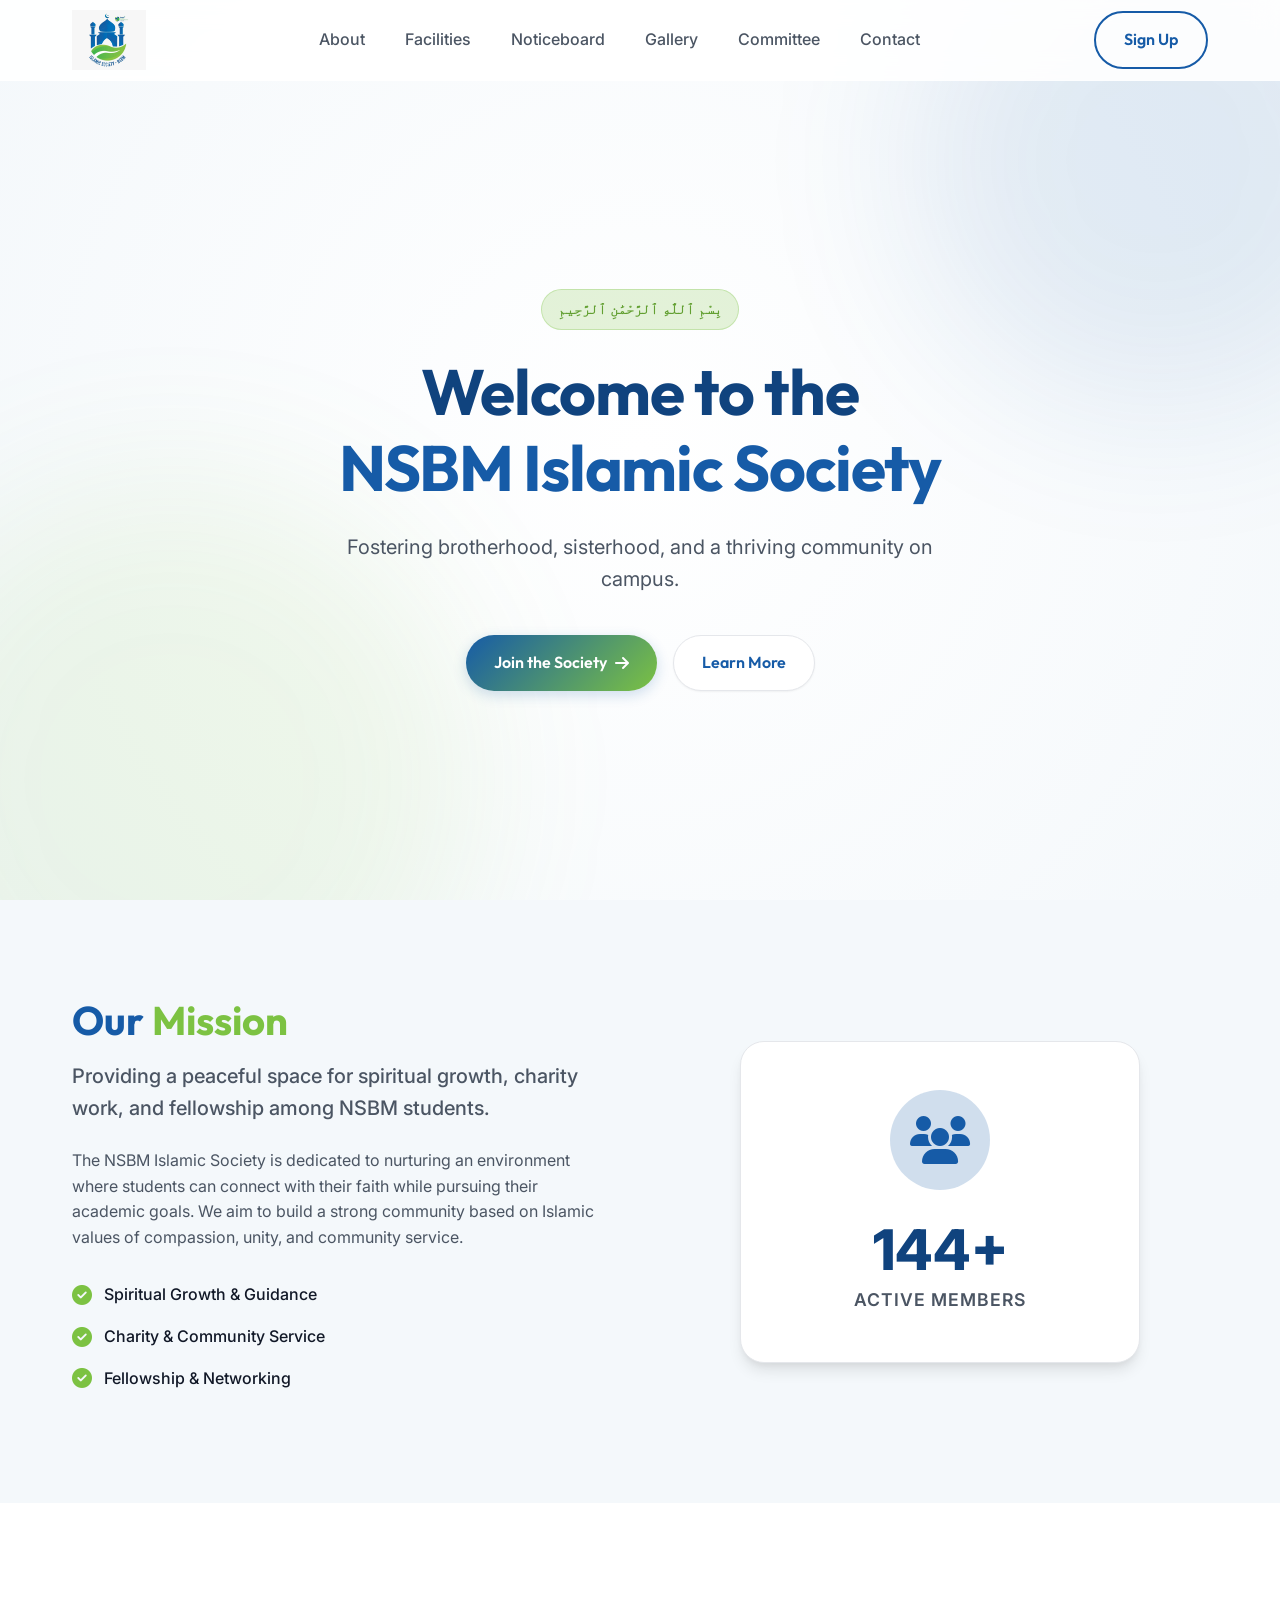
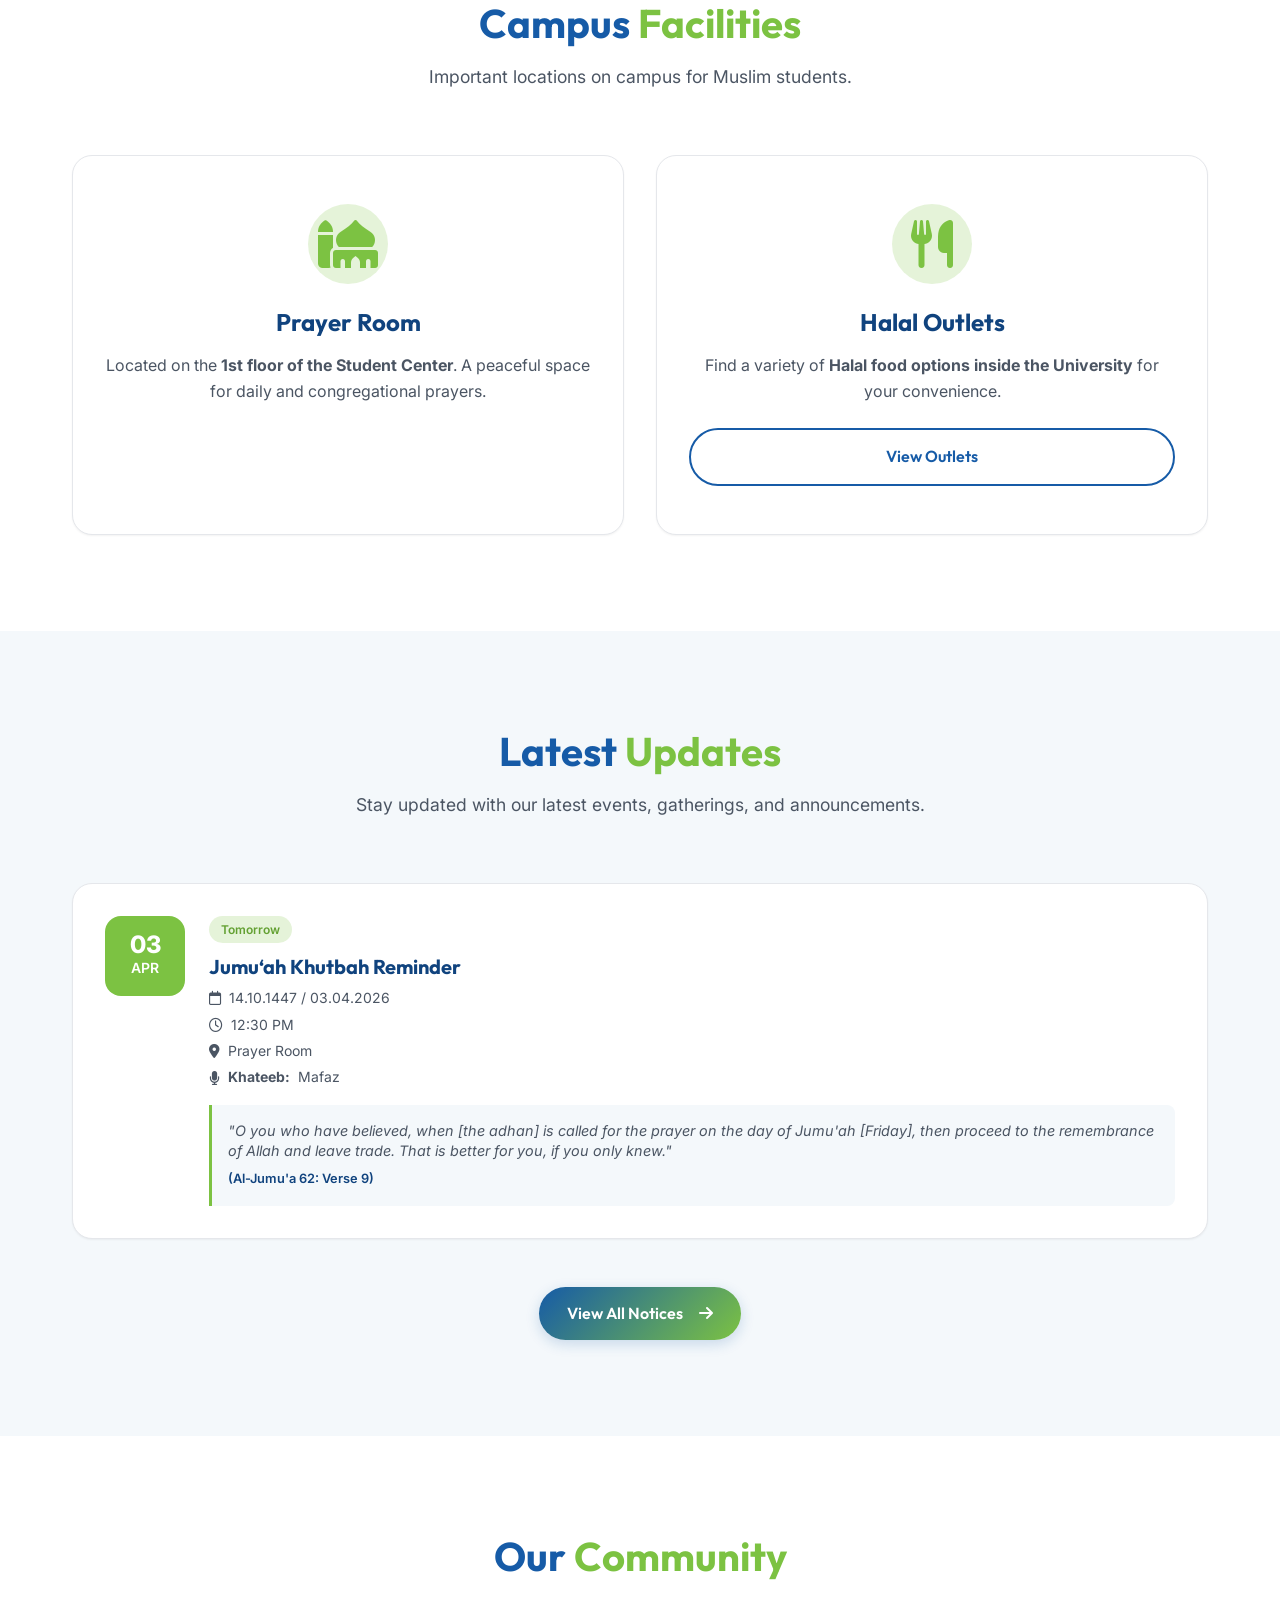
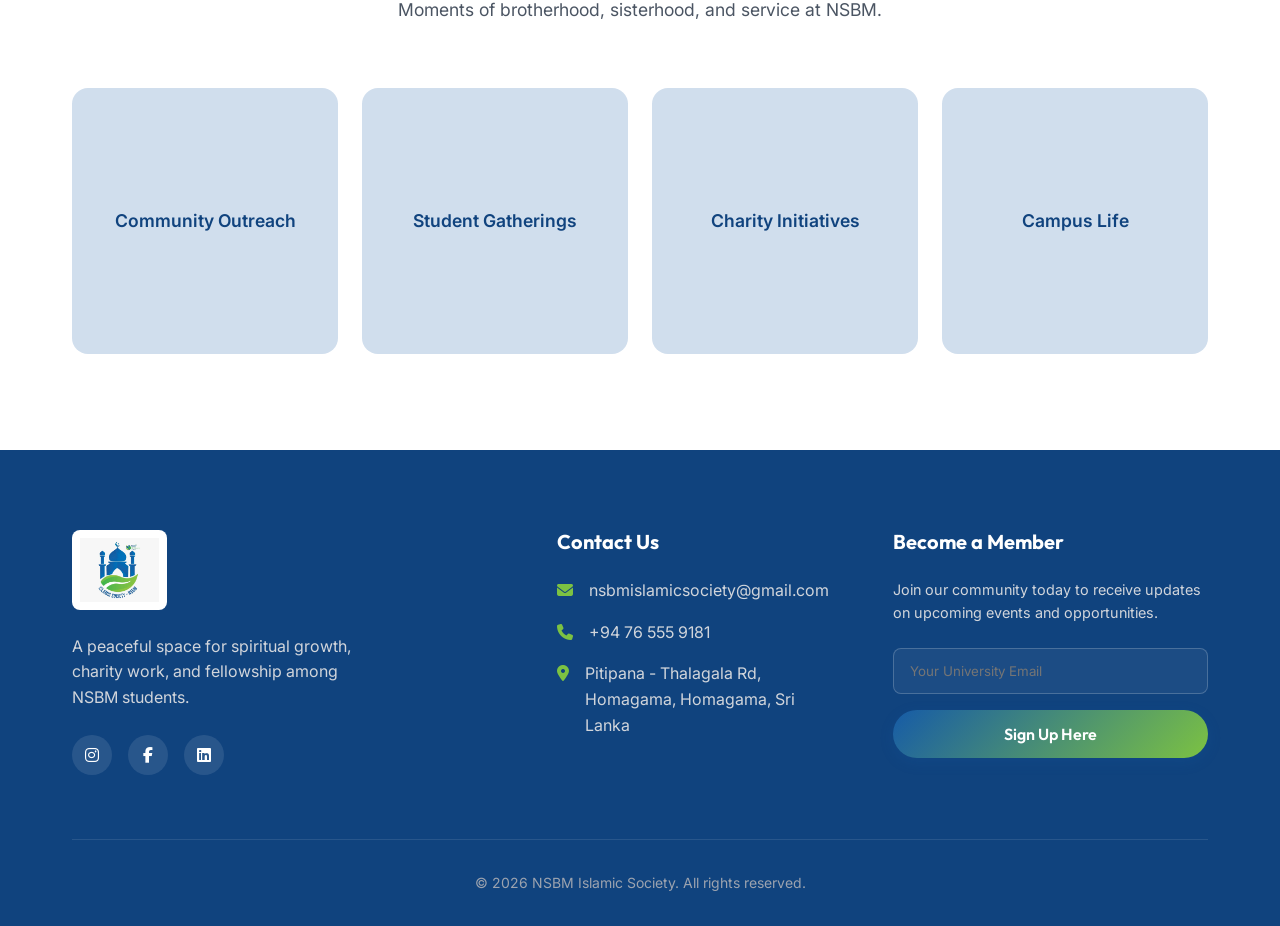
==== commit 433549ca: "Jummah update" ====
--- a/index.html
+++ b/index.html
@@ -122,23 +122,27 @@
 
             <div class="events-grid">
 
-                <!-- Event 3 -->
-                <div class="event-card reveal fade-up" style="transition-delay: 0.3s;">
-                    <div class="event-date">
-                        <span class="day">Every</span>
-                        <span class="month">FRI</span>
+                <!-- Event 1: Jumu'ah Khutbah Reminder -->
+                <div class="event-card reveal fade-up" style="transition-delay: 0.1s;">
+                    <div class="event-date" style="background: var(--brand-green); color: white;">
+                        <span class="day">03</span>
+                        <span class="month">APR</span>
                     </div>
                     <div class="event-details">
-                        <div class="event-category recurring">Weekly</div>
-                        <h3>Weekly Jummah Updates</h3>
+                        <div class="event-category" style="background:var(--brand-green-glow); color:var(--brand-green-dark)">Tomorrow</div>
+                        <h3>Jumu‘ah Khutbah Reminder</h3>
+                        <p><i class="fa-regular fa-calendar"></i> 14.10.1447 / 03.04.2026</p>
                         <p><i class="fa-regular fa-clock"></i> 12:30 PM</p>
-                        <p><i class="fa-solid fa-location-dot"></i> University Prayer Room</p>
-                        <p class="event-desc">Weekly congregational prayers. Please arrive early as space is limited.
-                        </p>
-
-
-                    </div>
-                </div>
+                        <p><i class="fa-solid fa-location-dot"></i> Prayer Room</p>
+                        <p><i class="fa-solid fa-microphone"></i> <strong>Khateeb:</strong> Mafaz</p>
+                        <div class="event-desc" style="margin-top: 1rem; padding: 1rem; border-left: 3px solid var(--brand-green); background: var(--bg-alt); border-radius: 0 8px 8px 0;">
+                            <p style="font-style: italic; color: var(--text-muted); font-size: 0.9rem; margin: 0; line-height: 1.4;">"O you who have believed, when [the adhan] is called for the prayer on the day of Jumu'ah [Friday], then proceed to the remembrance of Allah and leave trade. That is better for you, if you only knew."</p>
+                            <p style="font-size: 0.8rem; font-weight: 600; margin-top: 0.5rem; margin-bottom: 0; color: var(--brand-blue-dark);">(Al-Jumu'a 62: Verse 9)</p>
+                        </div>
+                    </div>
+                </div>
+
+
             </div>
 
             <div style="text-align: center; margin-top: 3rem;" class="reveal fade-up">
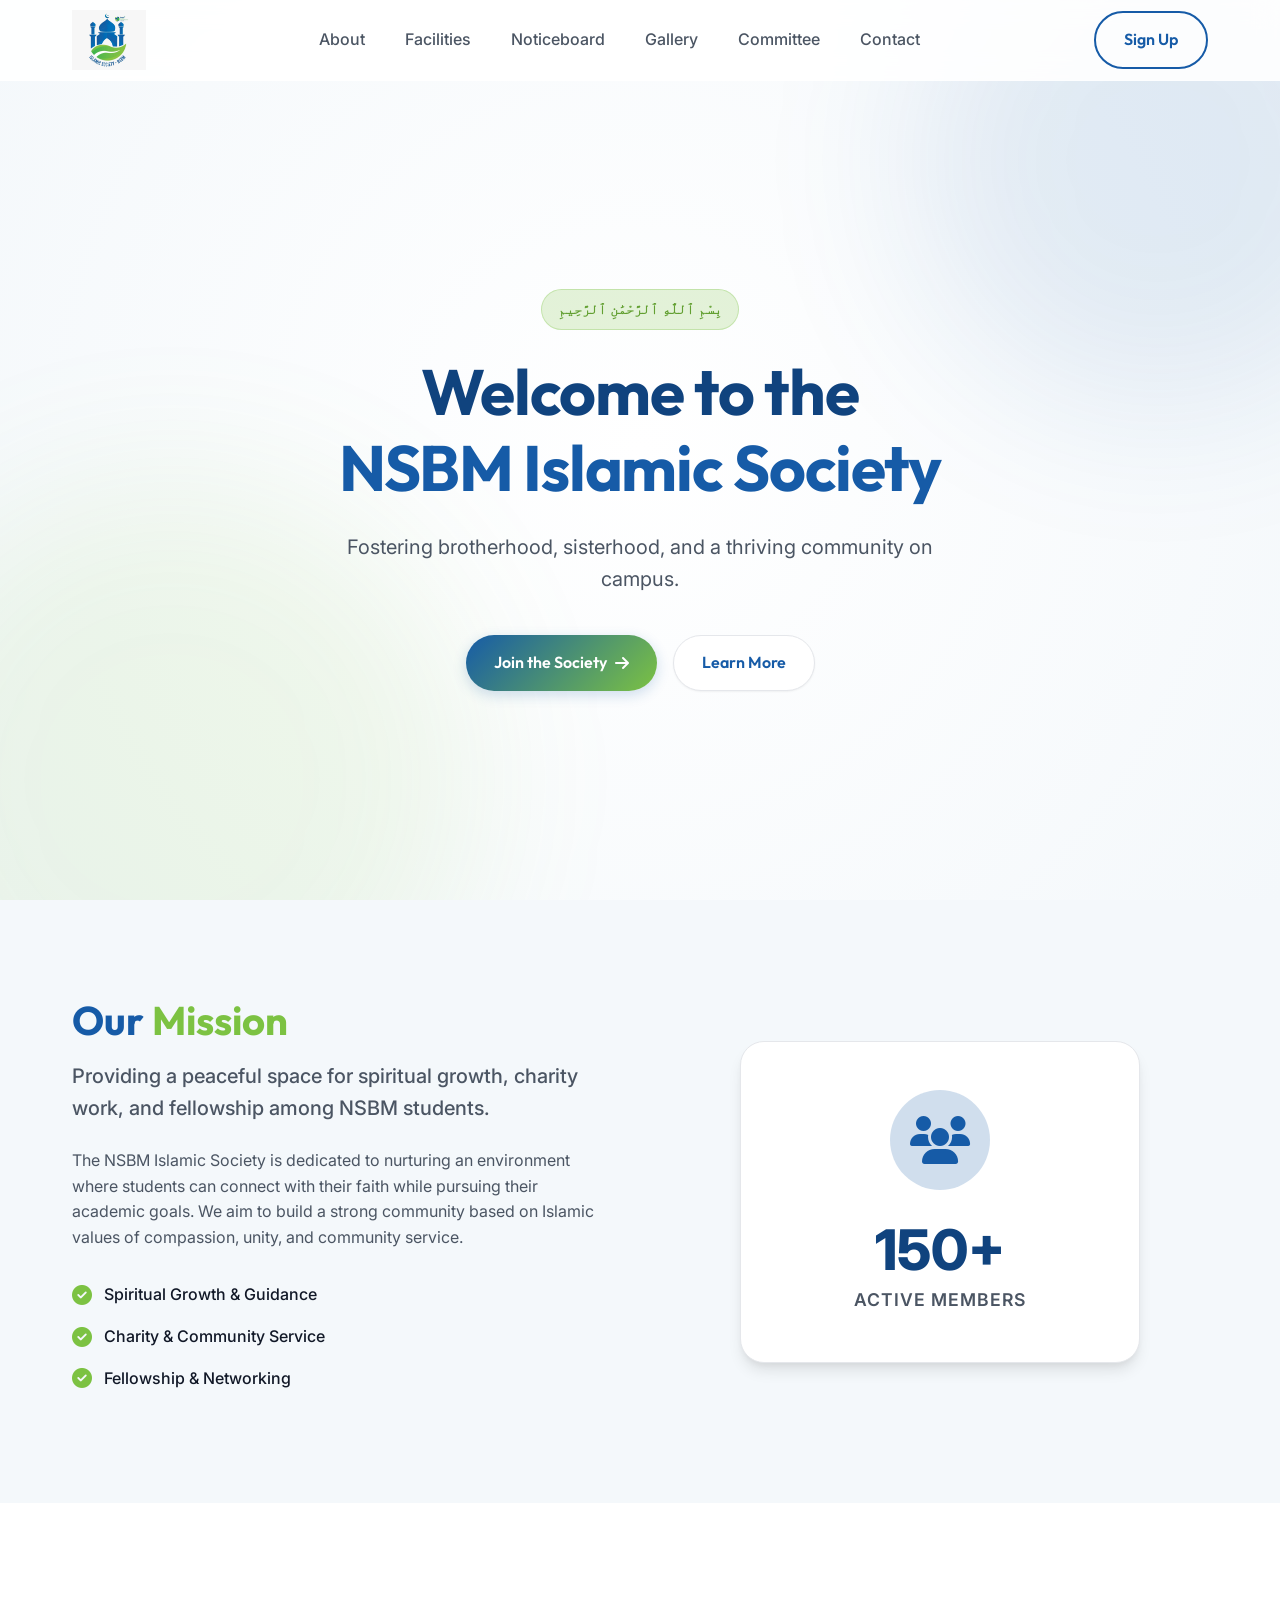
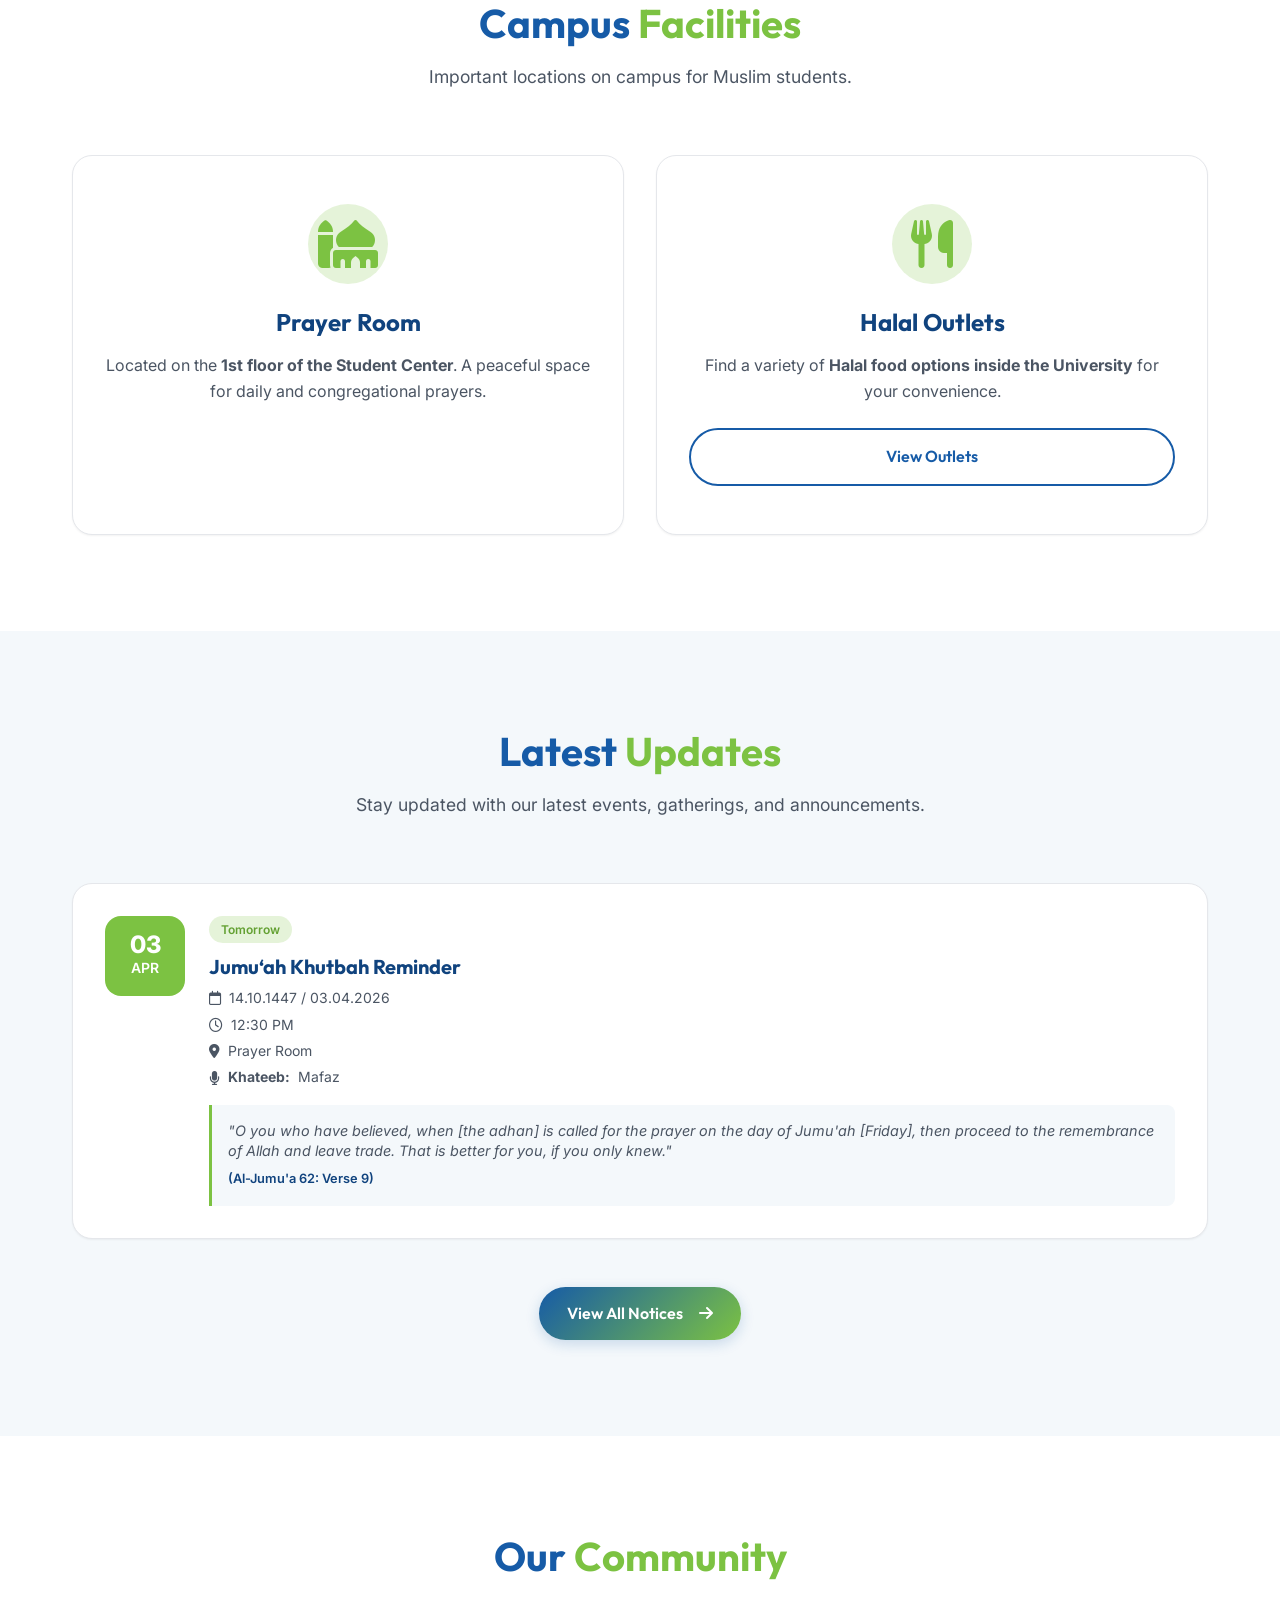
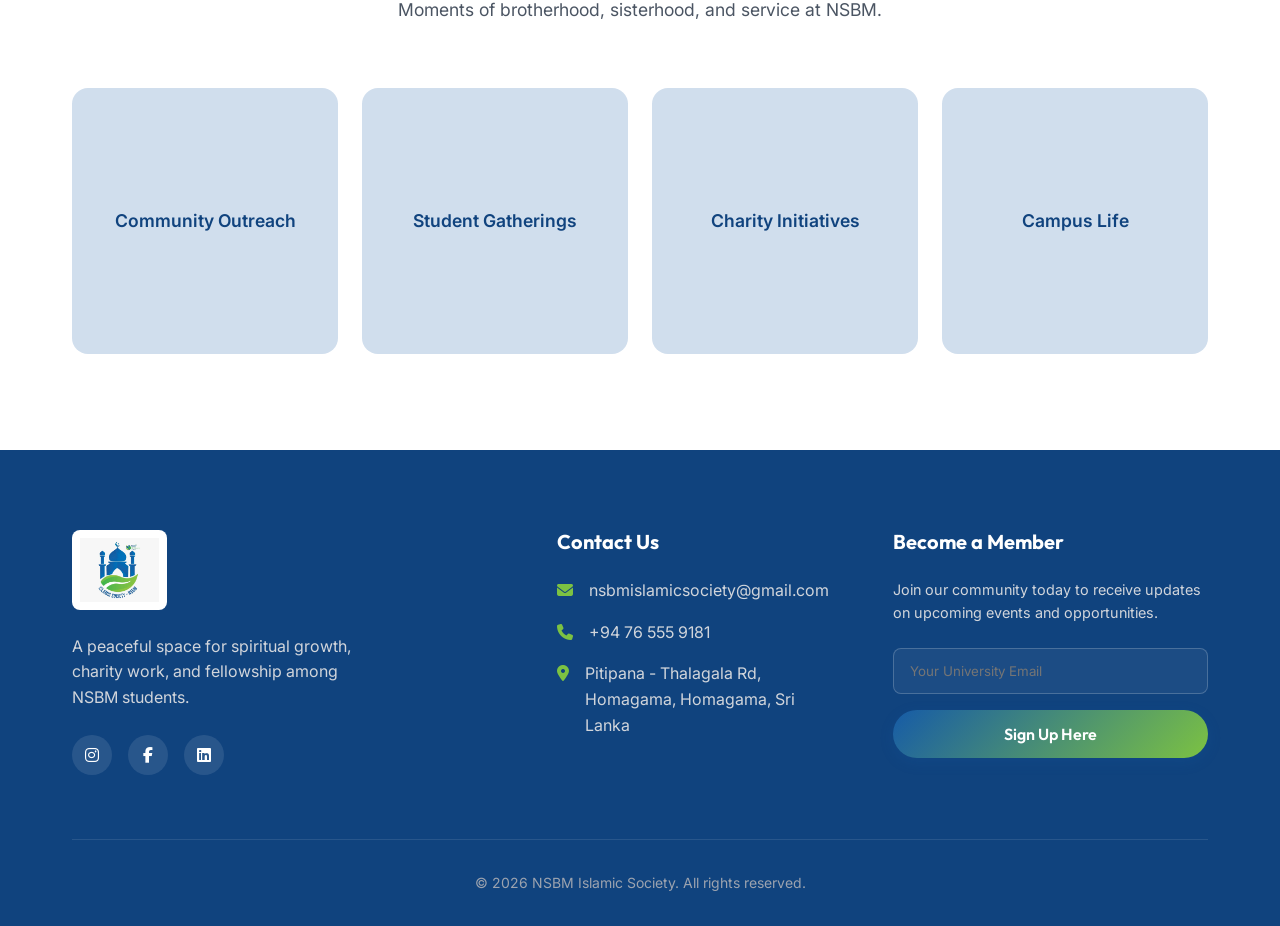
==== commit 5eaf71a8: "Minor changes" ====
--- a/index.html
+++ b/index.html
@@ -120,29 +120,8 @@
                 <p>Stay updated with our latest events, gatherings, and announcements.</p>
             </div>
 
-            <div class="events-grid">
-
-                <!-- Event 1: Jumu'ah Khutbah Reminder -->
-                <div class="event-card reveal fade-up" style="transition-delay: 0.1s;">
-                    <div class="event-date" style="background: var(--brand-green); color: white;">
-                        <span class="day">03</span>
-                        <span class="month">APR</span>
-                    </div>
-                    <div class="event-details">
-                        <div class="event-category" style="background:var(--brand-green-glow); color:var(--brand-green-dark)">Tomorrow</div>
-                        <h3>Jumu‘ah Khutbah Reminder</h3>
-                        <p><i class="fa-regular fa-calendar"></i> 14.10.1447 / 03.04.2026</p>
-                        <p><i class="fa-regular fa-clock"></i> 12:30 PM</p>
-                        <p><i class="fa-solid fa-location-dot"></i> Prayer Room</p>
-                        <p><i class="fa-solid fa-microphone"></i> <strong>Khateeb:</strong> Mafaz</p>
-                        <div class="event-desc" style="margin-top: 1rem; padding: 1rem; border-left: 3px solid var(--brand-green); background: var(--bg-alt); border-radius: 0 8px 8px 0;">
-                            <p style="font-style: italic; color: var(--text-muted); font-size: 0.9rem; margin: 0; line-height: 1.4;">"O you who have believed, when [the adhan] is called for the prayer on the day of Jumu'ah [Friday], then proceed to the remembrance of Allah and leave trade. That is better for you, if you only knew."</p>
-                            <p style="font-size: 0.8rem; font-weight: 600; margin-top: 0.5rem; margin-bottom: 0; color: var(--brand-blue-dark);">(Al-Jumu'a 62: Verse 9)</p>
-                        </div>
-                    </div>
-                </div>
-
-
+            <div class="events-grid" id="home-notices-container">
+                <!-- Notices will be dynamically loaded here by script.js -->
             </div>
 
             <div style="text-align: center; margin-top: 3rem;" class="reveal fade-up">
@@ -232,6 +211,7 @@
     </footer>
 
     <!-- Custom JS -->
+    <script src="notices.js"></script>
     <script src="script.js"></script>
 </body>
 
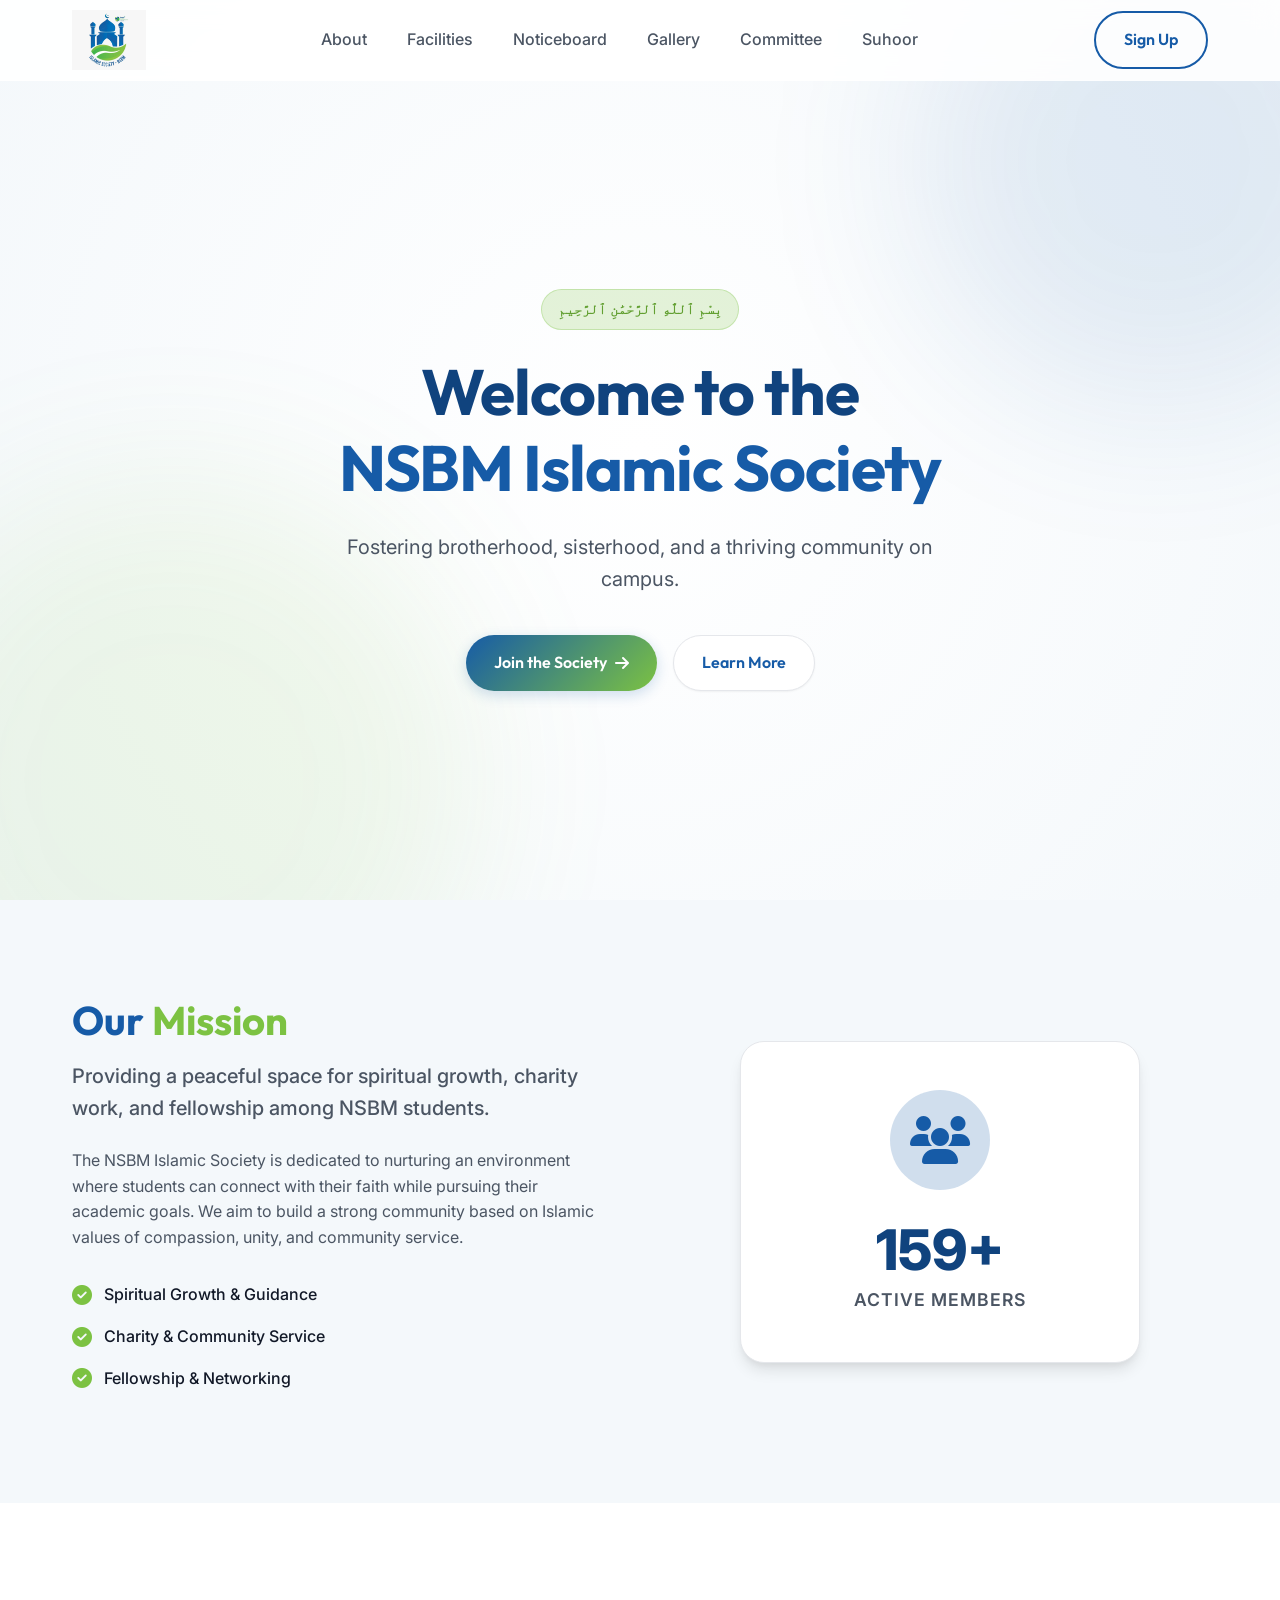
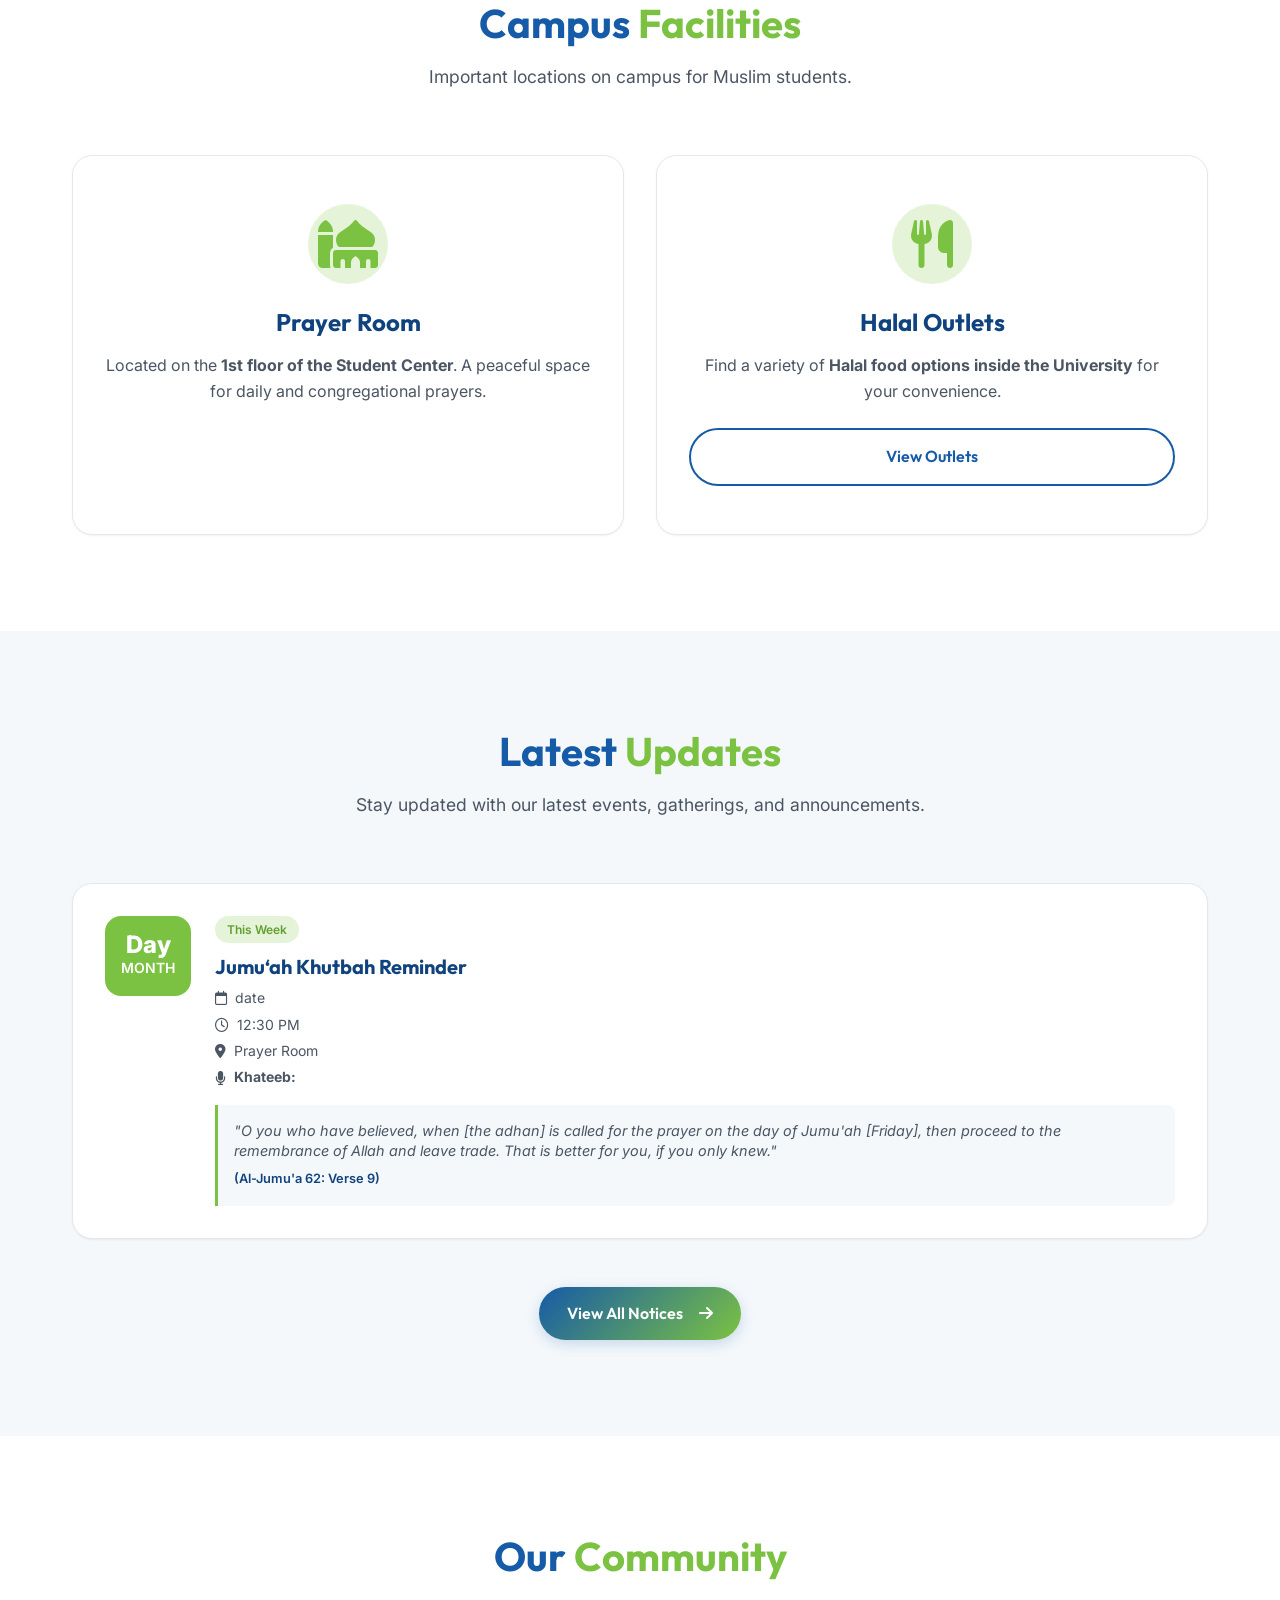
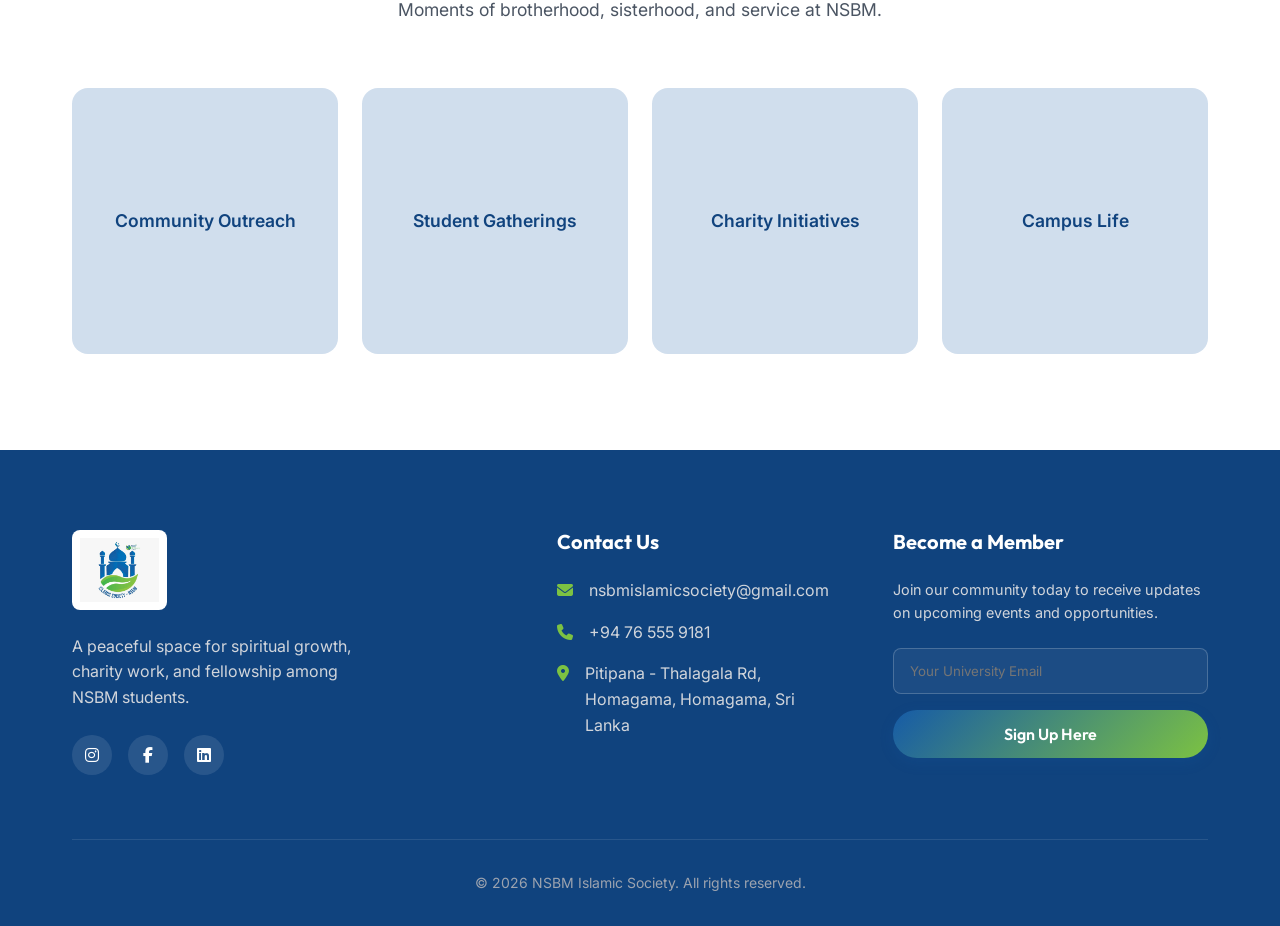
==== commit bc23dd04: "Suhoor meal" ====
--- a/index.html
+++ b/index.html
@@ -32,7 +32,7 @@
                 <li><a href="noticeboard.html">Noticeboard</a></li>
                 <li><a href="#gallery">Gallery</a></li>
                 <li><a href="committee.html">Committee</a></li>
-                <li><a href="#contact">Contact</a></li>
+                <li><a href="suhoor.html">Suhoor</a></li>
             </ul>
             <a href="#contact" class="btn btn-outline nav-cta">Sign Up</a>
             <div class="menu-toggle"><i class="fa-solid fa-bars"></i></div>
@@ -194,11 +194,8 @@
                 <div class="footer-signup reveal fade-up" style="transition-delay: 0.2s;">
                     <h3>Become a Member</h3>
                     <p>Join our community today to receive updates on upcoming events and opportunities.</p>
-                    <form class="signup-form" action="https://api.web3forms.com/submit" method="POST">
-
-                        <input type="hidden" name="access_key" value="c058c05c-3646-4fe5-a99a-6cac6775f7e3">
-
-                        <input type="email" name="email" placeholder="Your University Email" required>
+                    <form class="signup-form" action="#" method="POST">
+                        <input type="email" name="email" placeholder="Your University Email" pattern=".*@students\.nsbm\.ac\.lk$" title="Please enter your valid university email address." required>
 
                         <button type="submit" class="btn btn-primary btn-block">Sign Up Here</button>
                     </form>
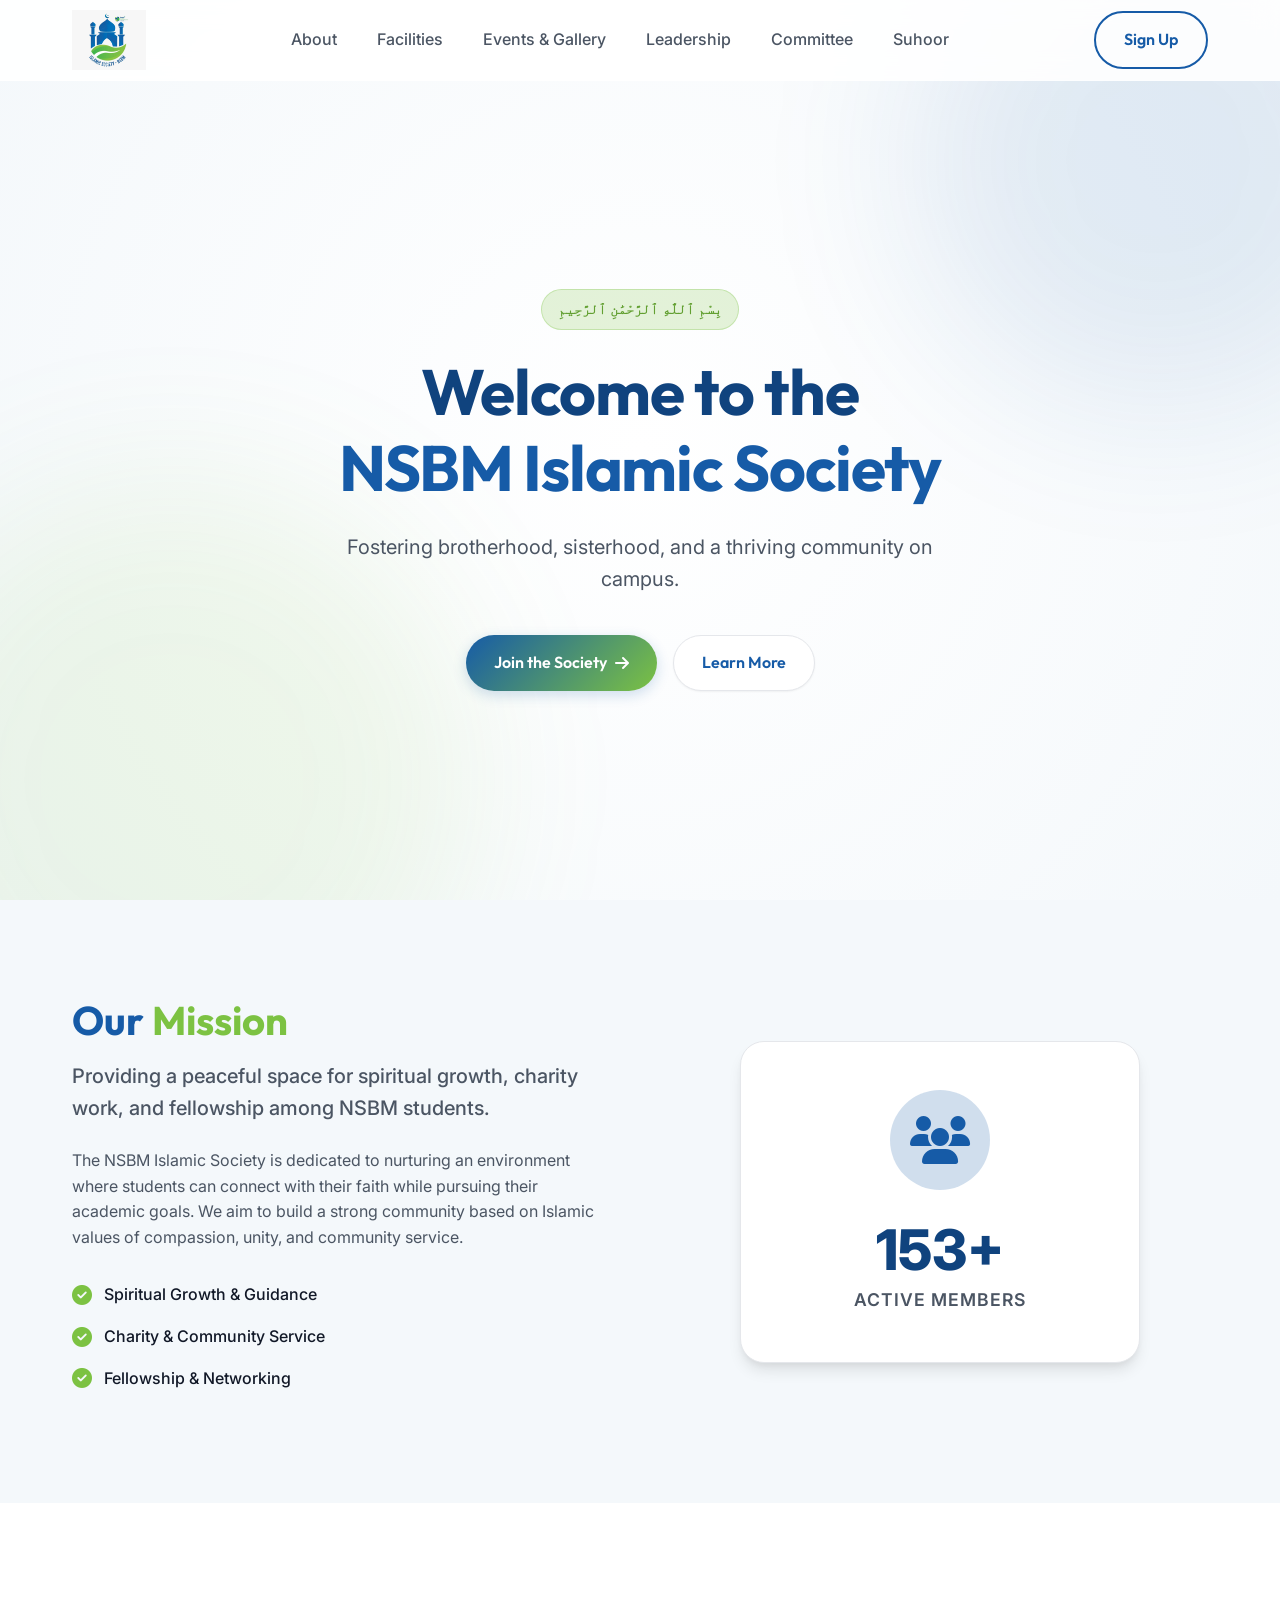
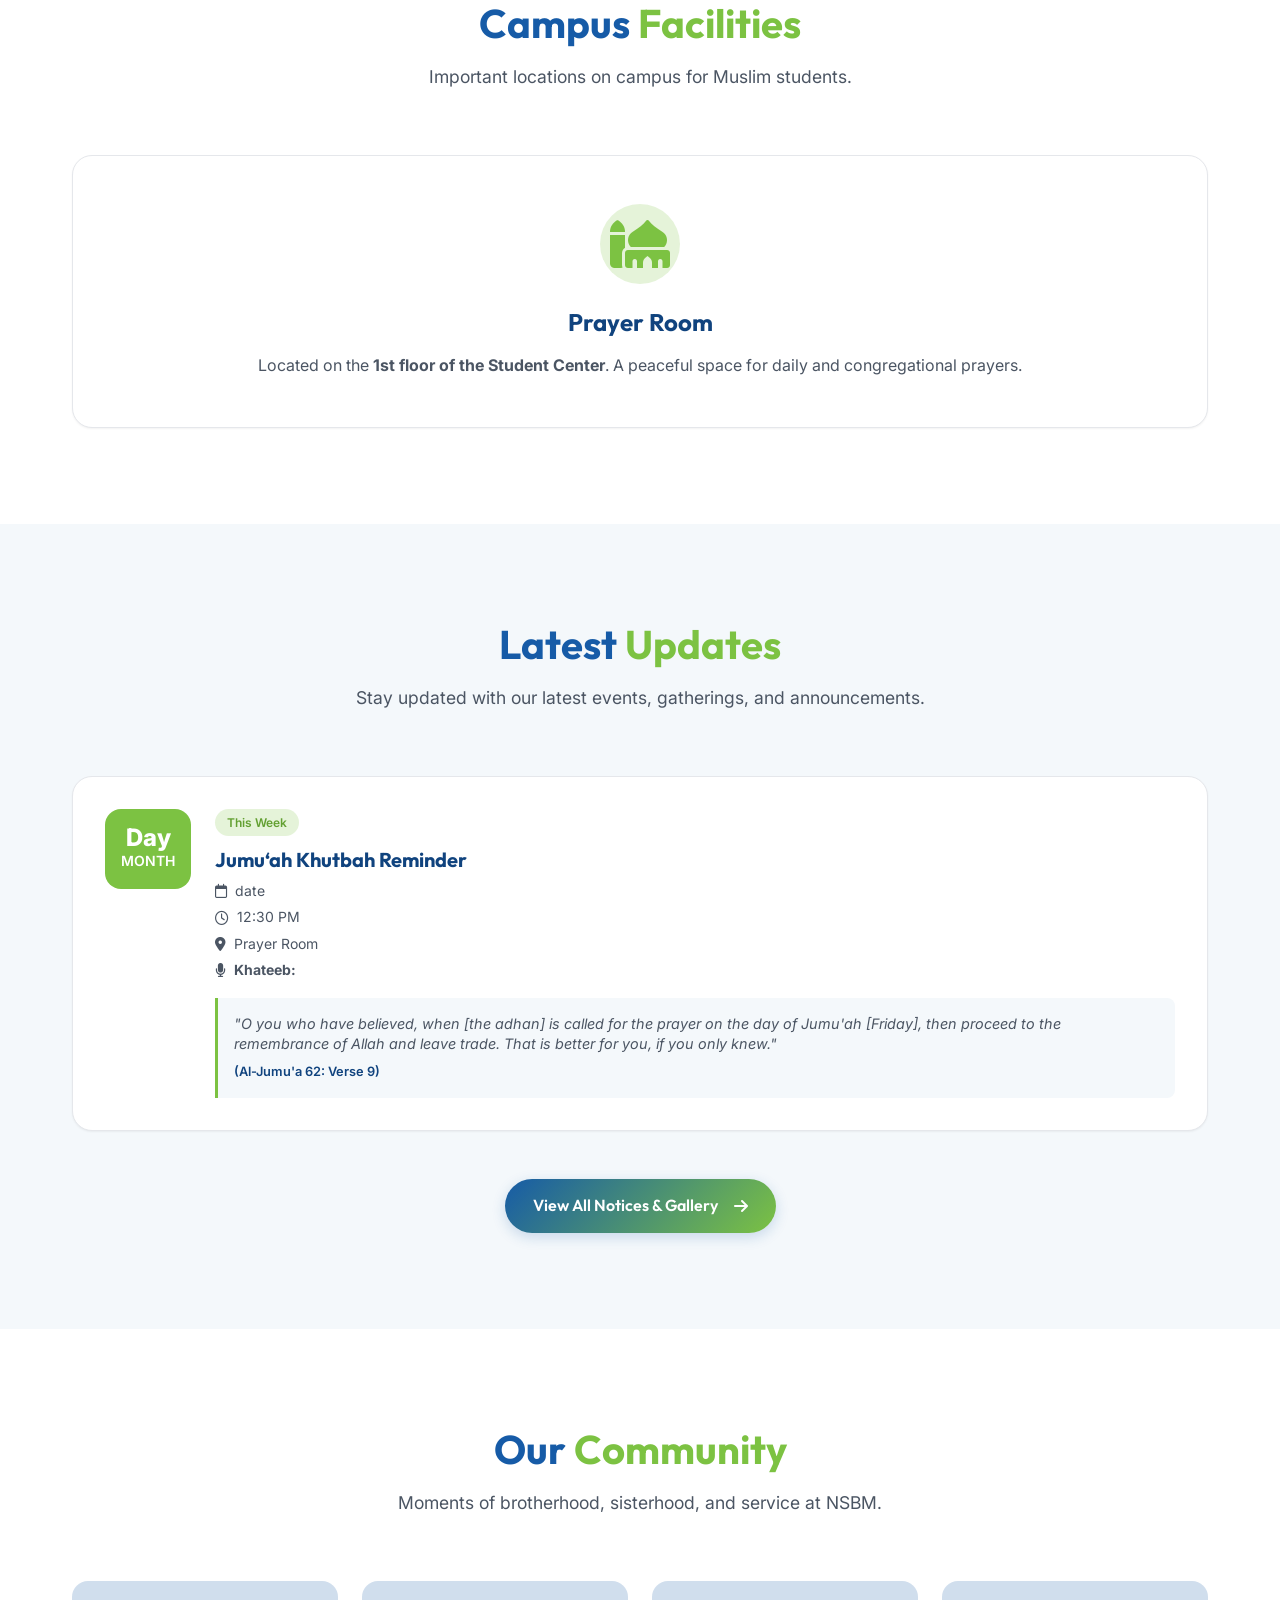
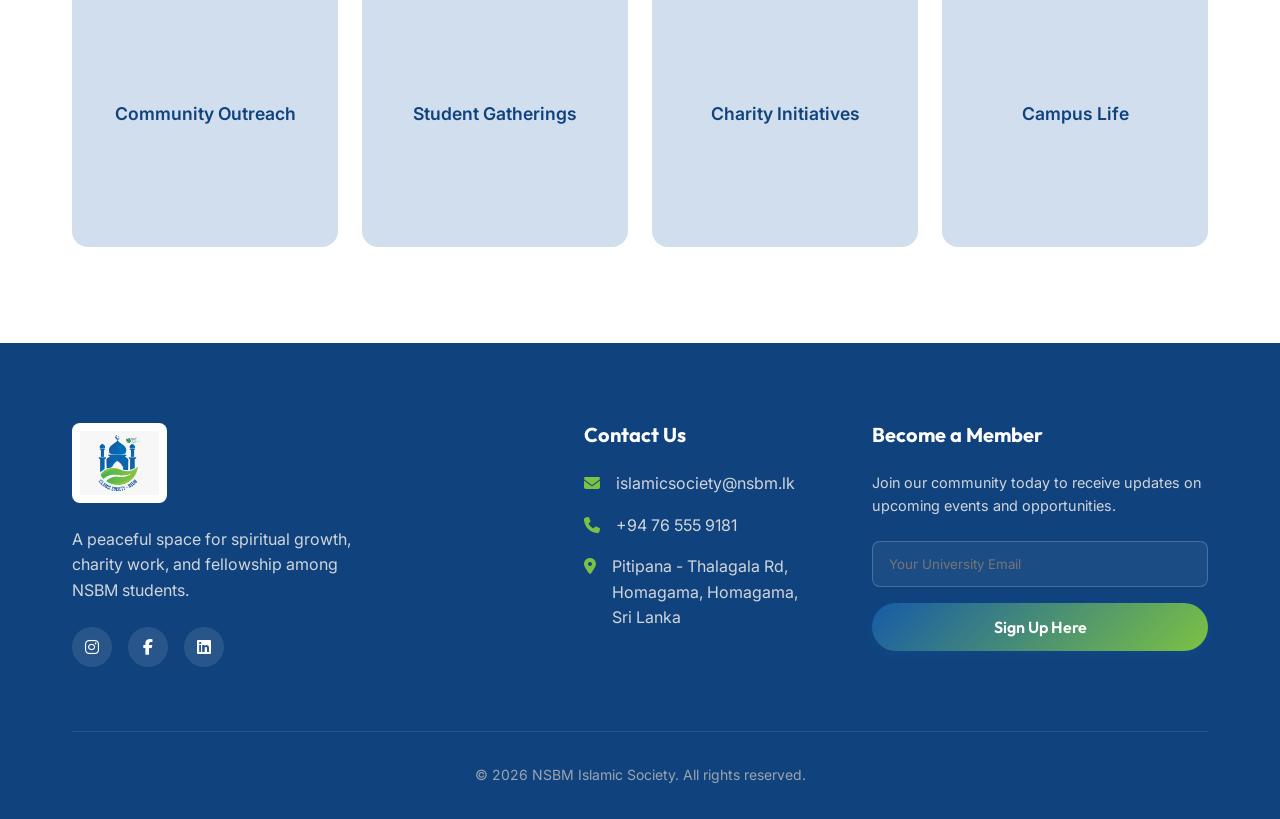
==== commit c210c5cd: "Suhoor changes" ====
--- a/index.html
+++ b/index.html
@@ -29,8 +29,8 @@
             <ul class="nav-links">
                 <li><a href="#about">About</a></li>
                 <li><a href="#facilities">Facilities</a></li>
-                <li><a href="noticeboard.html">Noticeboard</a></li>
-                <li><a href="#gallery">Gallery</a></li>
+                <li><a href="events-gallery.html">Events & Gallery</a></li>
+                <li><a href="leadership.html">Leadership</a></li>
                 <li><a href="committee.html">Committee</a></li>
                 <li><a href="suhoor.html">Suhoor</a></li>
             </ul>
@@ -100,14 +100,7 @@
                     <p>Located on the <strong>1st floor of the Student Center</strong>. A peaceful space for daily and
                         congregational prayers.</p>
                 </div>
-                <div class="facility-card reveal fade-up" style="transition-delay: 0.2s;">
-                    <i class="fa-solid fa-utensils facility-icon"></i>
-                    <h3>Halal Outlets</h3>
-                    <p>Find a variety of <strong>Halal food options inside the University</strong> for your
-                        convenience.</p>
-                    <a href="halal-outlets.html" class="btn btn-outline" style="margin-top: 1.5rem; width: 100%;">View
-                        Outlets</a>
-                </div>
+
             </div>
         </div>
     </section>
@@ -125,7 +118,7 @@
             </div>
 
             <div style="text-align: center; margin-top: 3rem;" class="reveal fade-up">
-                <a href="noticeboard.html" class="btn btn-primary">View All Notices <i class="fa-solid fa-arrow-right" style="margin-left: 0.5rem;"></i></a>
+                <a href="events-gallery.html" class="btn btn-primary">View All Notices & Gallery <i class="fa-solid fa-arrow-right" style="margin-left: 0.5rem;"></i></a>
             </div>
         </div>
     </section>
@@ -184,7 +177,7 @@
                 <div class="footer-contact reveal fade-up" style="transition-delay: 0.1s;">
                     <h3>Contact Us</h3>
                     <ul class="contact-list">
-                        <li><i class="fa-solid fa-envelope"></i> <span>nsbmislamicsociety@gmail.com</span></li>
+                        <li><i class="fa-solid fa-envelope"></i> <span>islamicsociety@nsbm.lk</span></li>
                         <li><i class="fa-solid fa-phone"></i><span>+94 76 555 9181</span></li>
                         <li><i class="fa-solid fa-location-dot"></i> <span>Pitipana - Thalagala Rd, Homagama, Homagama,
                                 Sri Lanka</span></li>
